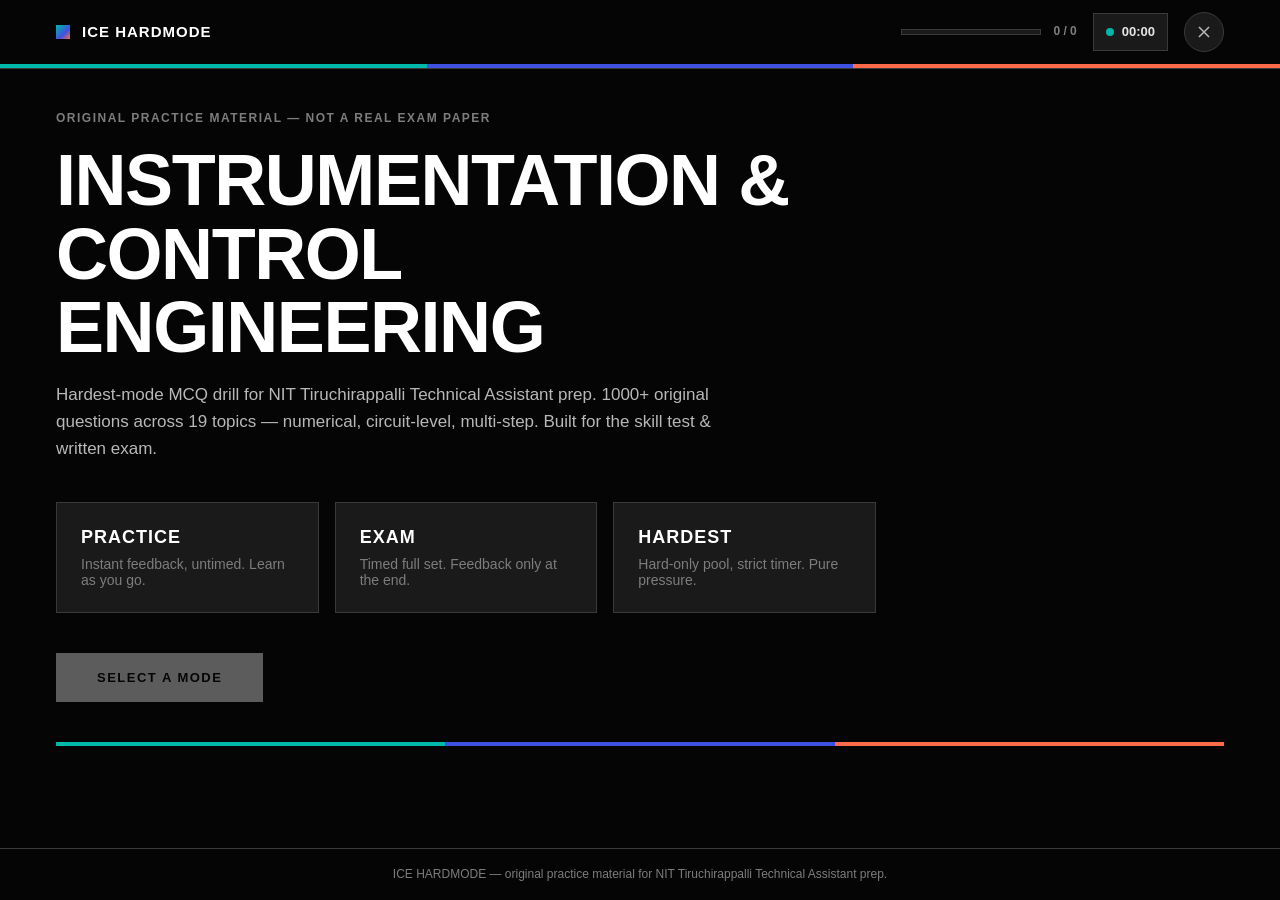
==== index.html @ 54cfe6da "Add Instrumentation & Control Engineering quiz app for NIT Trichy TA prep" ====
<!DOCTYPE html>
<html lang="en">
<head>
  <meta charset="UTF-8" />
  <meta name="viewport" content="width=device-width, initial-scale=1.0" />
  <meta name="description" content="Original hardest-mode practice MCQ quiz for Instrumentation & Control Engineering — NIT Tiruchirappalli Technical Assistant recruitment prep." />
  <title>ICE HARDMODE — Instrumentation & Control Prep</title>
  <link rel="stylesheet" href="css/style.css" />
</head>
<body>
  <!-- STICKY HEADER -->
  <header class="app-header" id="appHeader">
    <div class="header-inner">
      <div class="brand">
        <span class="brand-mark" aria-hidden="true"></span>
        <span class="brand-name">ICE HARDMODE</span>
      </div>
      <div class="header-meta">
        <div class="progress-wrap" id="progressWrap" hidden>
          <div class="progress-track"><div class="progress-fill" id="progressFill"></div></div>
          <span class="progress-label" id="progressLabel">0 / 0</span>
        </div>
        <div class="timer-chip" id="timerChip" hidden>
          <span class="timer-dot" aria-hidden="true"></span>
          <span id="timerText">00:00</span>
        </div>
        <button class="icon-btn circle" id="exitBtn" type="button" title="Exit to home" aria-label="Exit to home" hidden>
          <svg viewBox="0 0 24 24" width="18" height="18" aria-hidden="true"><path d="M6 6l12 12M18 6L6 18" stroke="currentColor" stroke-width="2" fill="none" stroke-linecap="square"/></svg>
        </button>
      </div>
    </div>
    <div class="accent-stripe" aria-hidden="true"></div>
  </header>

  <main id="main">
    <!-- HERO / START -->
    <section class="hero" id="hero">
      <div class="hero-inner">
        <p class="eyebrow">ORIGINAL PRACTICE MATERIAL — NOT A REAL EXAM PAPER</p>
        <h1 class="display">Instrumentation &amp; Control Engineering</h1>
        <p class="hero-sub">Hardest-mode MCQ drill for NIT Tiruchirappalli Technical Assistant prep. 1000+ original questions across 19 topics — numerical, circuit-level, multi-step. Built for the skill test &amp; written exam.</p>

        <div class="mode-picker" role="radiogroup" aria-label="Quiz mode">
          <button class="mode-card" data-mode="practice" role="radio" aria-checked="false" type="button">
            <span class="mode-name">Practice</span>
            <span class="mode-desc">Instant feedback, untimed. Learn as you go.</span>
          </button>
          <button class="mode-card" data-mode="exam" role="radio" aria-checked="false" type="button">
            <span class="mode-name">Exam</span>
            <span class="mode-desc">Timed full set. Feedback only at the end.</span>
          </button>
          <button class="mode-card" data-mode="hardest" role="radio" aria-checked="false" type="button">
            <span class="mode-name">Hardest</span>
            <span class="mode-desc">Hard-only pool, strict timer. Pure pressure.</span>
          </button>
        </div>

        <button class="btn-primary" id="startBtn" type="button" disabled>SELECT A MODE</button>
      </div>
      <div class="accent-stripe thick" aria-hidden="true"></div>
    </section>

    <!-- TOPIC SELECT -->
    <section class="topics" id="topics" hidden>
      <div class="section-head">
        <h2 class="section-title">Choose A Topic</h2>
        <p class="section-note" id="topicsNote">Pick a stream to drill. Counts shown per topic.</p>
      </div>
      <div class="topic-grid" id="topicGrid"></div>
    </section>

    <!-- QUIZ -->
    <section class="quiz" id="quiz" hidden>
      <div class="quiz-inner">
        <div class="quiz-top">
          <div class="quiz-progress">
            <div class="progress-track"><div class="progress-fill" id="quizProgressFill"></div></div>
            <span class="quiz-count" id="quizCount">1 / 10</span>
          </div>
        </div>
        <article class="question-card" id="questionCard">
          <div class="q-meta">
            <span class="q-topic" id="qTopic">Topic</span>
            <span class="q-diff" id="qDiff">hard</span>
          </div>
          <h3 class="q-text" id="qText">Question</h3>
          <div class="options" id="options"></div>
          <div class="q-feedback" id="qFeedback" hidden>
            <p class="fb-line" id="fbLine"></p>
            <p class="fb-explain" id="fbExplain"></p>
            <button class="btn-next" id="nextBtn" type="button">NEXT →</button>
          </div>
        </article>
      </div>
    </section>

    <!-- RESULTS -->
    <section class="results" id="results" hidden>
      <div class="section-head">
        <h2 class="section-title">Results</h2>
        <p class="section-note" id="resultsNote"></p>
      </div>
      <div class="stat-grid" id="statGrid"></div>
      <div class="accent-stripe thick" aria-hidden="true"></div>
      <div class="results-actions">
        <button class="btn-primary" id="retryBtn" type="button">RETRY</button>
        <button class="btn-ghost" id="reviewBtn" type="button">REVIEW ANSWERS</button>
        <button class="btn-ghost" id="homeBtn" type="button">HOME</button>
      </div>
    </section>

    <!-- REVIEW -->
    <section class="review" id="review" hidden>
      <div class="section-head">
        <h2 class="section-title">Answer Review</h2>
        <p class="section-note">Your choice vs. correct answer. Green = correct, amber = wrong.</p>
      </div>
      <div class="review-list" id="reviewList"></div>
      <div class="results-actions">
        <button class="btn-ghost" id="reviewBackBtn" type="button">← BACK TO RESULTS</button>
      </div>
    </section>
  </main>

  <footer class="app-footer">
    <span>ICE HARDMODE — original practice material for NIT Tiruchirappalli Technical Assistant prep.</span>
  </footer>

  <script src="data/questions.js"></script>
  <script src="js/app.js"></script>
</body>
</html>
---- css/style.css ----
/* =========================================================
   ICE HARDMODE — dark editorial design system
   Zero shadows. Flat surface steps + 1px hairlines only.
   radius:0 everywhere except circular icon buttons.
   ========================================================= */

:root {
  --canvas: #050505;
  --surface-soft: #101010;
  --surface-card: #1a1a1a;
  --surface-elevated: #242424;
  --hairline: #3a3a3a;
  --on-dark: #ffffff;
  --body: #b8b8b8;
  --body-strong: #e6e6e6;
  --muted: #7d7d7d;

  --accent-a: #00b8a9;
  --accent-b: #3f51e0;
  --accent-c: #ff6b4a;

  --warning: #f4b400;
  --success: #1fae55;

  --radius: 0px;
  --radius-full: 9999px;

  --sp-xxs: 4px;
  --sp-xs: 8px;
  --sp-sm: 12px;
  --sp-md: 16px;
  --sp-lg: 24px;
  --sp-xl: 40px;
  --sp-xxl: 64px;
  --sp-section: 96px;

  --font: 'Inter', -apple-system, BlinkMacSystemFont, "Segoe UI", Roboto, sans-serif;
}

* { box-sizing: border-box; margin: 0; padding: 0; }

html { -webkit-text-size-adjust: 100%; }

body {
  font-family: var(--font);
  background: var(--canvas);
  color: var(--body);
  font-size: 16px;
  line-height: 1.6;
  -webkit-font-smoothing: antialiased;
  min-height: 100vh;
  display: flex;
  flex-direction: column;
}

button { font-family: inherit; cursor: pointer; border: none; background: none; color: inherit; }
a { color: inherit; }

/* ---------- type helpers ---------- */
.display {
  font-weight: 800;
  text-transform: uppercase;
  line-height: 1.02;
  letter-spacing: -0.02em;
  color: var(--on-dark);
  font-size: clamp(32px, 6vw, 72px);
}
.section-title {
  font-weight: 800;
  text-transform: uppercase;
  letter-spacing: -0.01em;
  line-height: 1.05;
  color: var(--on-dark);
  font-size: clamp(28px, 4vw, 40px);
}
.eyebrow {
  font-size: 12px;
  font-weight: 700;
  text-transform: uppercase;
  letter-spacing: 1.5px;
  color: var(--muted);
}
.label {
  font-size: 13px;
  font-weight: 700;
  text-transform: uppercase;
  letter-spacing: 1.5px;
}

/* ---------- accent stripe (divider only, never a fill) ---------- */
.accent-stripe {
  height: 4px;
  width: 100%;
  background: linear-gradient(90deg, var(--accent-a) 0 33.33%, var(--accent-b) 33.33% 66.66%, var(--accent-c) 66.66% 100%);
}
.accent-stripe.thick { height: 4px; margin-top: var(--sp-xl); }

/* ---------- header ---------- */
.app-header {
  position: sticky;
  top: 0;
  z-index: 50;
  background: var(--canvas);
  border-bottom: 1px solid var(--hairline);
}
.header-inner {
  max-width: 1200px;
  margin: 0 auto;
  padding: var(--sp-sm) var(--sp-md);
  display: flex;
  align-items: center;
  justify-content: space-between;
  gap: var(--sp-md);
}
.brand { display: flex; align-items: center; gap: var(--sp-sm); }
.brand-mark {
  width: 14px; height: 14px;
  background: linear-gradient(135deg, var(--accent-a), var(--accent-b) 60%, var(--accent-c));
  display: inline-block;
}
.brand-name { font-weight: 800; letter-spacing: 1px; color: var(--on-dark); font-size: 15px; text-transform: uppercase; }
.header-meta { display: flex; align-items: center; gap: var(--sp-md); }
.progress-wrap { display: flex; align-items: center; gap: var(--sp-sm); }
.progress-track {
  width: 140px; height: 6px;
  background: var(--surface-card);
  border: 1px solid var(--hairline);
}
.progress-fill {
  height: 100%; width: 0%;
  background: var(--accent-a);
  transition: width .25s ease;
}
.progress-label { font-size: 12px; color: var(--muted); font-weight: 700; }

.timer-chip {
  display: flex; align-items: center; gap: var(--sp-xs);
  border: 1px solid var(--hairline);
  background: var(--surface-card);
  padding: var(--sp-xs) var(--sp-sm);
  font-weight: 700; font-size: 13px; color: var(--body-strong);
  font-variant-numeric: tabular-nums;
}
.timer-dot { width: 8px; height: 8px; background: var(--accent-a); border-radius: var(--radius-full); }
.timer-chip.warn { border-color: var(--warning); color: var(--warning); }
.timer-chip.warn .timer-dot { background: var(--warning); }

.icon-btn {
  display: inline-flex; align-items: center; justify-content: center;
  color: var(--body);
  border: 1px solid var(--hairline);
  background: var(--surface-card);
}
.icon-btn.circle { width: 40px; height: 40px; border-radius: var(--radius-full); }
.icon-btn:hover { background: var(--surface-elevated); color: var(--on-dark); }

/* ---------- layout shells ---------- */
main { flex: 1; width: 100%; }
.hero, .topics, .quiz, .results, .review {
  max-width: 1200px;
  margin: 0 auto;
  padding: var(--sp-section) var(--sp-md);
}
.hero { padding-top: var(--sp-xl); }

/* ---------- hero ---------- */
.hero-inner { max-width: 820px; }
.hero .eyebrow { margin-bottom: var(--sp-md); }
.hero-sub { color: var(--body); margin-top: var(--sp-md); font-size: 17px; max-width: 680px; }

.mode-picker {
  display: grid;
  grid-template-columns: repeat(3, 1fr);
  gap: var(--sp-md);
  margin: var(--sp-xl) 0;
}
.mode-card {
  text-align: left;
  background: var(--surface-card);
  border: 1px solid var(--hairline);
  padding: var(--sp-lg);
  display: flex; flex-direction: column; gap: var(--sp-xs);
  transition: background .15s ease, border-color .15s ease;
}
.mode-card:hover { background: var(--surface-elevated); }
.mode-card[aria-checked="true"] {
  border-color: var(--accent-a);
  background: var(--surface-elevated);
}
.mode-name { font-weight: 800; text-transform: uppercase; letter-spacing: 1px; color: var(--on-dark); font-size: 18px; }
.mode-desc { font-size: 14px; color: var(--muted); }

/* ---------- buttons ---------- */
.btn-primary {
  display: inline-block;
  background: var(--on-dark);
  color: var(--canvas);
  font-size: 13px; font-weight: 700; text-transform: uppercase; letter-spacing: 1.5px;
  padding: var(--sp-md) var(--sp-xl);
  border: 1px solid var(--on-dark);
  transition: background .15s ease, color .15s ease;
}
.btn-primary:hover:not(:disabled) { background: var(--surface-elevated); color: var(--on-dark); }
.btn-primary:disabled { opacity: .35; cursor: not-allowed; }
.btn-ghost {
  background: transparent;
  color: var(--body-strong);
  font-size: 13px; font-weight: 700; text-transform: uppercase; letter-spacing: 1.5px;
  padding: var(--sp-md) var(--sp-lg);
  border: 1px solid var(--hairline);
  transition: background .15s ease;
}
.btn-ghost:hover { background: var(--surface-card); }
.btn-next {
  margin-top: var(--sp-md);
  background: var(--accent-a);
  color: var(--canvas);
  font-size: 13px; font-weight: 700; text-transform: uppercase; letter-spacing: 1.5px;
  padding: var(--sp-sm) var(--sp-lg);
  border: 1px solid var(--accent-a);
}
.btn-next:hover { background: var(--surface-elevated); color: var(--accent-a); }

/* ---------- topic grid ---------- */
.section-head { margin-bottom: var(--sp-xl); }
.section-note { color: var(--muted); margin-top: var(--sp-xs); font-size: 15px; }

.topic-grid {
  display: grid;
  grid-template-columns: repeat(3, 1fr);
  gap: var(--sp-md);
}
.topic-card {
  background: var(--surface-card);
  border: 1px solid var(--hairline);
  padding: var(--sp-lg);
  display: flex; flex-direction: column; gap: var(--sp-sm);
  min-height: 150px;
  transition: background .15s ease, border-color .15s ease;
}
.topic-card:hover { background: var(--surface-elevated); border-color: var(--accent-b); }
.topic-index { font-size: 12px; font-weight: 700; color: var(--muted); letter-spacing: 1.5px; }
.topic-label { font-weight: 800; color: var(--on-dark); font-size: 17px; line-height: 1.2; }
.topic-count { font-size: 13px; color: var(--accent-a); font-weight: 700; letter-spacing: 1px; text-transform: uppercase; }
.topic-link {
  margin-top: auto;
  font-size: 13px; font-weight: 700; text-transform: uppercase; letter-spacing: 1.5px;
  color: var(--body-strong);
  display: inline-flex; align-items: center; gap: var(--sp-xs);
}
.topic-link:hover { color: var(--accent-a); }

/* ---------- quiz ---------- */
.quiz-inner { max-width: 760px; margin: 0 auto; }
.quiz-progress { display: flex; align-items: center; gap: var(--sp-md); margin-bottom: var(--sp-xl); }
.quiz-progress .progress-track { flex: 1; width: auto; }
.quiz-count { font-size: 13px; font-weight: 700; color: var(--muted); font-variant-numeric: tabular-nums; white-space: nowrap; }

.question-card {
  background: var(--surface-card);
  border: 1px solid var(--hairline);
  padding: var(--sp-xl);
}
.q-meta { display: flex; align-items: center; gap: var(--sp-md); margin-bottom: var(--sp-md); }
.q-topic { font-size: 12px; font-weight: 700; text-transform: uppercase; letter-spacing: 1.5px; color: var(--accent-b); }
.q-diff {
  font-size: 11px; font-weight: 700; text-transform: uppercase; letter-spacing: 1.5px;
  border: 1px solid var(--hairline); padding: 2px var(--sp-sm); color: var(--muted);
}
.q-diff.hard { color: var(--accent-c); border-color: var(--accent-c); }
.q-diff.medium { color: var(--warning); border-color: var(--warning); }
.q-diff.easy { color: var(--accent-a); border-color: var(--accent-a); }

.q-text { color: var(--body-strong); font-weight: 600; font-size: clamp(18px, 2.4vw, 24px); line-height: 1.35; margin-bottom: var(--sp-lg); }

.options { display: flex; flex-direction: column; gap: var(--sp-sm); }
.option-btn {
  width: 100%;
  text-align: left;
  background: var(--surface-soft);
  border: 1px solid var(--hairline);
  color: var(--body-strong);
  padding: var(--sp-md);
  font-size: 15px;
  display: flex; align-items: flex-start; gap: var(--sp-sm);
  transition: background .12s ease, border-color .12s ease;
}
.option-btn .opt-key {
  font-weight: 800; color: var(--muted); min-width: 22px;
}
.option-btn:hover:not(:disabled) { background: var(--surface-elevated); border-color: var(--body); }
.option-btn:disabled { cursor: default; }
.option-btn.correct { border-color: var(--success); background: rgba(31,174,85,.12); }
.option-btn.correct .opt-key { color: var(--success); }
.option-btn.wrong { border-color: var(--warning); background: rgba(244,180,0,.10); }
.option-btn.wrong .opt-key { color: var(--warning); }
.option-btn.dim { opacity: .5; }

.q-feedback { margin-top: var(--sp-lg); border-top: 1px solid var(--hairline); padding-top: var(--sp-md); }
.fb-line { font-weight: 800; text-transform: uppercase; letter-spacing: 1px; font-size: 14px; }
.fb-line.ok { color: var(--success); }
.fb-line.no { color: var(--warning); }
.fb-explain { color: var(--body); font-size: 15px; margin-top: var(--sp-xs); }

/* flash feedback on the card */
.question-card.flash-ok { animation: flashOk .5s ease; }
.question-card.flash-no { animation: flashNo .5s ease; }
@keyframes flashOk { 0% { border-color: var(--success); } 100% { border-color: var(--hairline); } }
@keyframes flashNo { 0% { border-color: var(--warning); } 100% { border-color: var(--hairline); } }

/* ---------- results ---------- */
.stat-grid {
  display: grid;
  grid-template-columns: repeat(4, 1fr);
  gap: var(--sp-md);
  margin-bottom: var(--sp-xl);
}
.stat-card {
  background: var(--surface-card);
  border: 1px solid var(--hairline);
  padding: var(--sp-lg);
}
.stat-card.wide { grid-column: span 2; }
.stat-value { font-weight: 800; color: var(--on-dark); font-size: clamp(28px, 4vw, 40px); line-height: 1; font-variant-numeric: tabular-nums; }
.stat-card.wide .stat-value { font-size: clamp(22px, 3vw, 30px); }
.stat-key { font-size: 12px; font-weight: 700; text-transform: uppercase; letter-spacing: 1.5px; color: var(--muted); margin-top: var(--sp-xs); }
.stat-sub { font-size: 13px; color: var(--body); margin-top: var(--sp-xs); }

.topic-breakdown { margin-top: var(--sp-md); display: flex; flex-direction: column; gap: var(--sp-xs); }
.tb-row { display: flex; align-items: center; gap: var(--sp-sm); font-size: 13px; }
.tb-name { flex: 1; color: var(--body-strong); }
.tb-bar { width: 90px; height: 6px; background: var(--surface-soft); border: 1px solid var(--hairline); }
.tb-fill { height: 100%; background: var(--accent-a); }
.tb-val { color: var(--muted); font-weight: 700; min-width: 56px; text-align: right; font-variant-numeric: tabular-nums; }

.results-actions { display: flex; flex-wrap: wrap; gap: var(--sp-md); margin-top: var(--sp-xl); }

/* ---------- review ---------- */
.review-list { display: flex; flex-direction: column; gap: var(--sp-md); }
.review-item {
  background: var(--surface-card);
  border: 1px solid var(--hairline);
  border-left: 4px solid var(--hairline);
  padding: var(--sp-md) var(--sp-lg);
}
.review-item.ok { border-left-color: var(--success); }
.review-item.no { border-left-color: var(--warning); }
.review-q { color: var(--body-strong); font-weight: 600; font-size: 16px; margin-bottom: var(--sp-sm); }
.review-meta { font-size: 12px; font-weight: 700; text-transform: uppercase; letter-spacing: 1px; color: var(--muted); margin-bottom: var(--sp-sm); }
.review-ans { font-size: 14px; margin-top: var(--sp-xs); display: flex; gap: var(--sp-xs); }
.review-ans .tag { font-weight: 700; }
.review-ans .yours.ok { color: var(--success); }
.review-ans .yours.no { color: var(--warning); }
.review-ans .correct { color: var(--accent-a); }
.review-exp { font-size: 14px; color: var(--body); margin-top: var(--sp-sm); border-top: 1px solid var(--hairline); padding-top: var(--sp-sm); }

/* ---------- footer ---------- */
.app-footer {
  border-top: 1px solid var(--hairline);
  padding: var(--sp-md);
  text-align: center;
  font-size: 12px;
  color: var(--muted);
}

/* ---------- responsive ---------- */
@media (max-width: 1024px) {
  .mode-picker { grid-template-columns: 1fr; }
  .topic-grid { grid-template-columns: repeat(2, 1fr); }
  .stat-grid { grid-template-columns: repeat(2, 1fr); }
  .stat-card.wide { grid-column: span 2; }
}

@media (max-width: 768px) {
  .hero, .topics, .quiz, .results, .review { padding: var(--sp-xl) var(--sp-md); }
  .header-inner { padding: var(--sp-xs) var(--sp-sm); }
  .progress-track { width: 90px; }
  .timer-chip { position: static; }
  .topic-grid { grid-template-columns: 1fr; }
  .stat-grid { grid-template-columns: 1fr; }
  .stat-card.wide { grid-column: span 1; }
  .question-card { padding: var(--sp-lg) var(--sp-md); }
  .option-btn { padding: var(--sp-md) var(--sp-sm); font-size: 15px; min-height: 48px; }
  .mode-card { padding: var(--sp-md); }
}

@media (max-width: 420px) {
  .brand-name { font-size: 13px; }
  .progress-wrap { gap: var(--sp-xs); }
  .header-meta { gap: var(--sp-sm); }
}
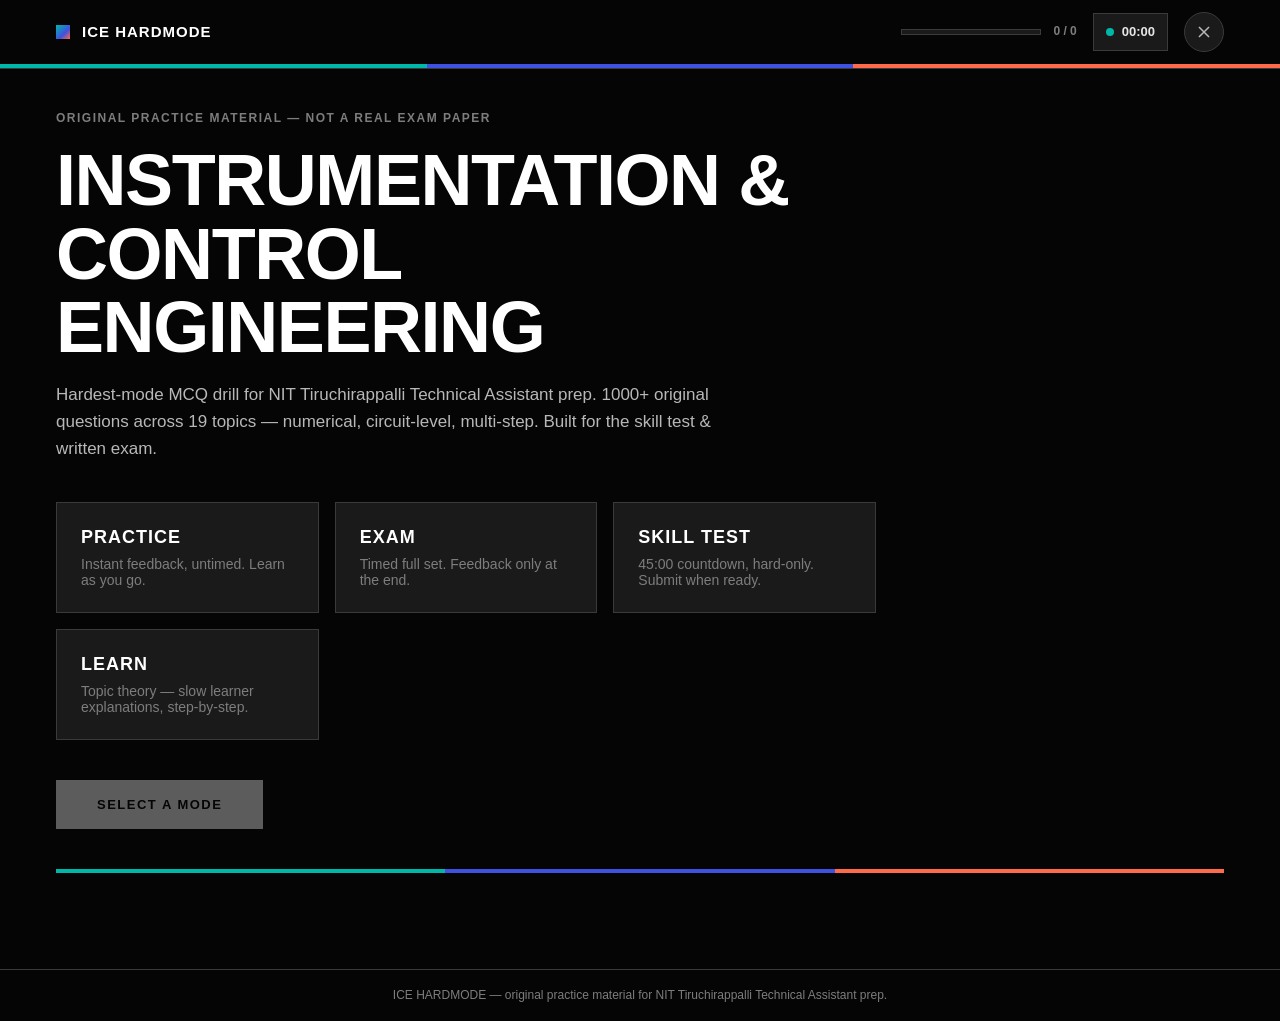
==== commit 2835b17a: "Skill Test 45:00 countdown, submit button, auto-finish at 00:00, Learn theory section with slow lear" ====
--- a/index.html
+++ b/index.html
@@ -20,7 +20,7 @@
           <div class="progress-track"><div class="progress-fill" id="progressFill"></div></div>
           <span class="progress-label" id="progressLabel">0 / 0</span>
         </div>
-        <div class="timer-chip" id="timerChip" hidden>
+        <div class="timer-chip" id="timerChip">
           <span class="timer-dot" aria-hidden="true"></span>
           <span id="timerText">00:00</span>
         </div>
@@ -50,8 +50,12 @@
             <span class="mode-desc">Timed full set. Feedback only at the end.</span>
           </button>
           <button class="mode-card" data-mode="hardest" role="radio" aria-checked="false" type="button">
-            <span class="mode-name">Hardest</span>
-            <span class="mode-desc">Hard-only pool, strict timer. Pure pressure.</span>
+            <span class="mode-name">Skill Test</span>
+            <span class="mode-desc">45:00 countdown, hard-only. Submit when ready.</span>
+          </button>
+          <button class="mode-card learn-card" data-mode="theory" role="radio" aria-checked="false" type="button">
+            <span class="mode-name">Learn</span>
+            <span class="mode-desc">Topic theory — slow learner explanations, step-by-step.</span>
           </button>
         </div>
 
@@ -91,6 +95,7 @@
             <button class="btn-next" id="nextBtn" type="button">NEXT →</button>
           </div>
         </article>
+        <button class="btn-submit-quiz" id="submitQuizBtn" type="button" hidden>SUBMIT QUIZ →</button>
       </div>
     </section>
 
@@ -106,6 +111,20 @@
         <button class="btn-primary" id="retryBtn" type="button">RETRY</button>
         <button class="btn-ghost" id="reviewBtn" type="button">REVIEW ANSWERS</button>
         <button class="btn-ghost" id="homeBtn" type="button">HOME</button>
+      </div>
+    </section>
+
+    <!-- THEORY / LEARN -->
+    <section class="theory" id="theory" hidden>
+      <div class="section-head">
+        <h2 class="section-title">Learn — Slow Method</h2>
+        <p class="section-note">Topic-by-topic theory. One concept at a time. Simple explanations, analogies, step-by-step breakdowns.</p>
+      </div>
+      <div class="theory-topic-list" id="theoryTopicList"></div>
+      <div class="theory-content" id="theoryContent" hidden>
+        <button class="btn-ghost theory-back" id="theoryBackBtn" type="button">← ALL TOPICS</button>
+        <h3 class="theory-topic-title" id="theoryTopicTitle"></h3>
+        <div class="theory-sections" id="theorySections"></div>
       </div>
     </section>
 
@@ -127,6 +146,7 @@
   </footer>
 
   <script src="data/questions.js"></script>
+  <script src="data/theory.js"></script>
   <script src="js/app.js"></script>
 </body>
 </html>
--- a/css/style.css
+++ b/css/style.css
@@ -302,6 +302,17 @@
 .fb-line.no { color: var(--warning); }
 .fb-explain { color: var(--body); font-size: 15px; margin-top: var(--sp-xs); }
 
+/* submit quiz button */
+.btn-submit-quiz {
+  display: block; margin: var(--sp-lg) auto 0;
+  background: var(--accent-c);
+  color: var(--canvas);
+  font-size: 13px; font-weight: 700; text-transform: uppercase; letter-spacing: 1.5px;
+  padding: var(--sp-sm) var(--sp-lg);
+  border: 1px solid var(--accent-c);
+}
+.btn-submit-quiz:hover { background: var(--surface-elevated); color: var(--accent-c); }
+
 /* flash feedback on the card */
 .question-card.flash-ok { animation: flashOk .5s ease; }
 .question-card.flash-no { animation: flashNo .5s ease; }
@@ -353,6 +364,49 @@
 .review-ans .yours.no { color: var(--warning); }
 .review-ans .correct { color: var(--accent-a); }
 .review-exp { font-size: 14px; color: var(--body); margin-top: var(--sp-sm); border-top: 1px solid var(--hairline); padding-top: var(--sp-sm); }
+
+/* ---------- theory / learn ---------- */
+.theory { max-width: 1200px; margin: 0 auto; padding: var(--sp-section) var(--sp-md); }
+.theory-topic-list { display: grid; grid-template-columns: repeat(3, 1fr); gap: var(--sp-md); }
+.theory-topic-title { font-weight: 800; color: var(--on-dark); font-size: clamp(24px, 3.5vw, 36px); text-transform: uppercase; margin-bottom: var(--sp-xl); }
+.theory-sections { display: flex; flex-direction: column; gap: var(--sp-lg); }
+.theory-section {
+  background: var(--surface-card);
+  border: 1px solid var(--hairline);
+  padding: var(--sp-lg);
+}
+.theory-sec-title {
+  font-weight: 800; color: var(--accent-a); font-size: 18px; text-transform: uppercase;
+  letter-spacing: 0.5px; margin-bottom: var(--sp-sm);
+}
+.theory-sec-body { color: var(--body-strong); font-size: 16px; line-height: 1.65; margin-bottom: var(--sp-sm); }
+.theory-steps {
+  margin: var(--sp-sm) 0 var(--sp-sm) var(--sp-lg);
+  display: flex; flex-direction: column; gap: var(--sp-xs);
+}
+.theory-steps li { color: var(--body); font-size: 15px; padding-left: var(--sp-xs); }
+.theory-steps li::marker { color: var(--accent-b); font-weight: 700; }
+.theory-label { font-weight: 700; color: var(--muted); text-transform: uppercase; font-size: 12px; letter-spacing: 1px; display: block; margin-bottom: 2px; }
+.theory-analogy, .theory-formula, .theory-key, .theory-takeaway {
+  margin-top: var(--sp-sm); padding: var(--sp-sm); border-left: 3px solid var(--hairline);
+  font-size: 15px; color: var(--body);
+}
+.theory-analogy { border-left-color: var(--accent-c); }
+.theory-formula { border-left-color: var(--accent-b); }
+.theory-formula code { font-family: 'Courier New', monospace; color: var(--accent-a); font-size: 15px; }
+.theory-key { border-left-color: var(--accent-a); }
+.theory-takeaway { border-left-color: var(--success); color: var(--body-strong); font-weight: 600; }
+.theory-empty { color: var(--muted); font-size: 16px; }
+.theory-back { margin-bottom: var(--sp-md); }
+
+@media (max-width: 1024px) {
+  .theory-topic-list { grid-template-columns: repeat(2, 1fr); }
+}
+@media (max-width: 768px) {
+  .theory, .theory { padding: var(--sp-xl) var(--sp-md); }
+  .theory-topic-list { grid-template-columns: 1fr; }
+  .theory-section { padding: var(--sp-md); }
+}
 
 /* ---------- footer ---------- */
 .app-footer {
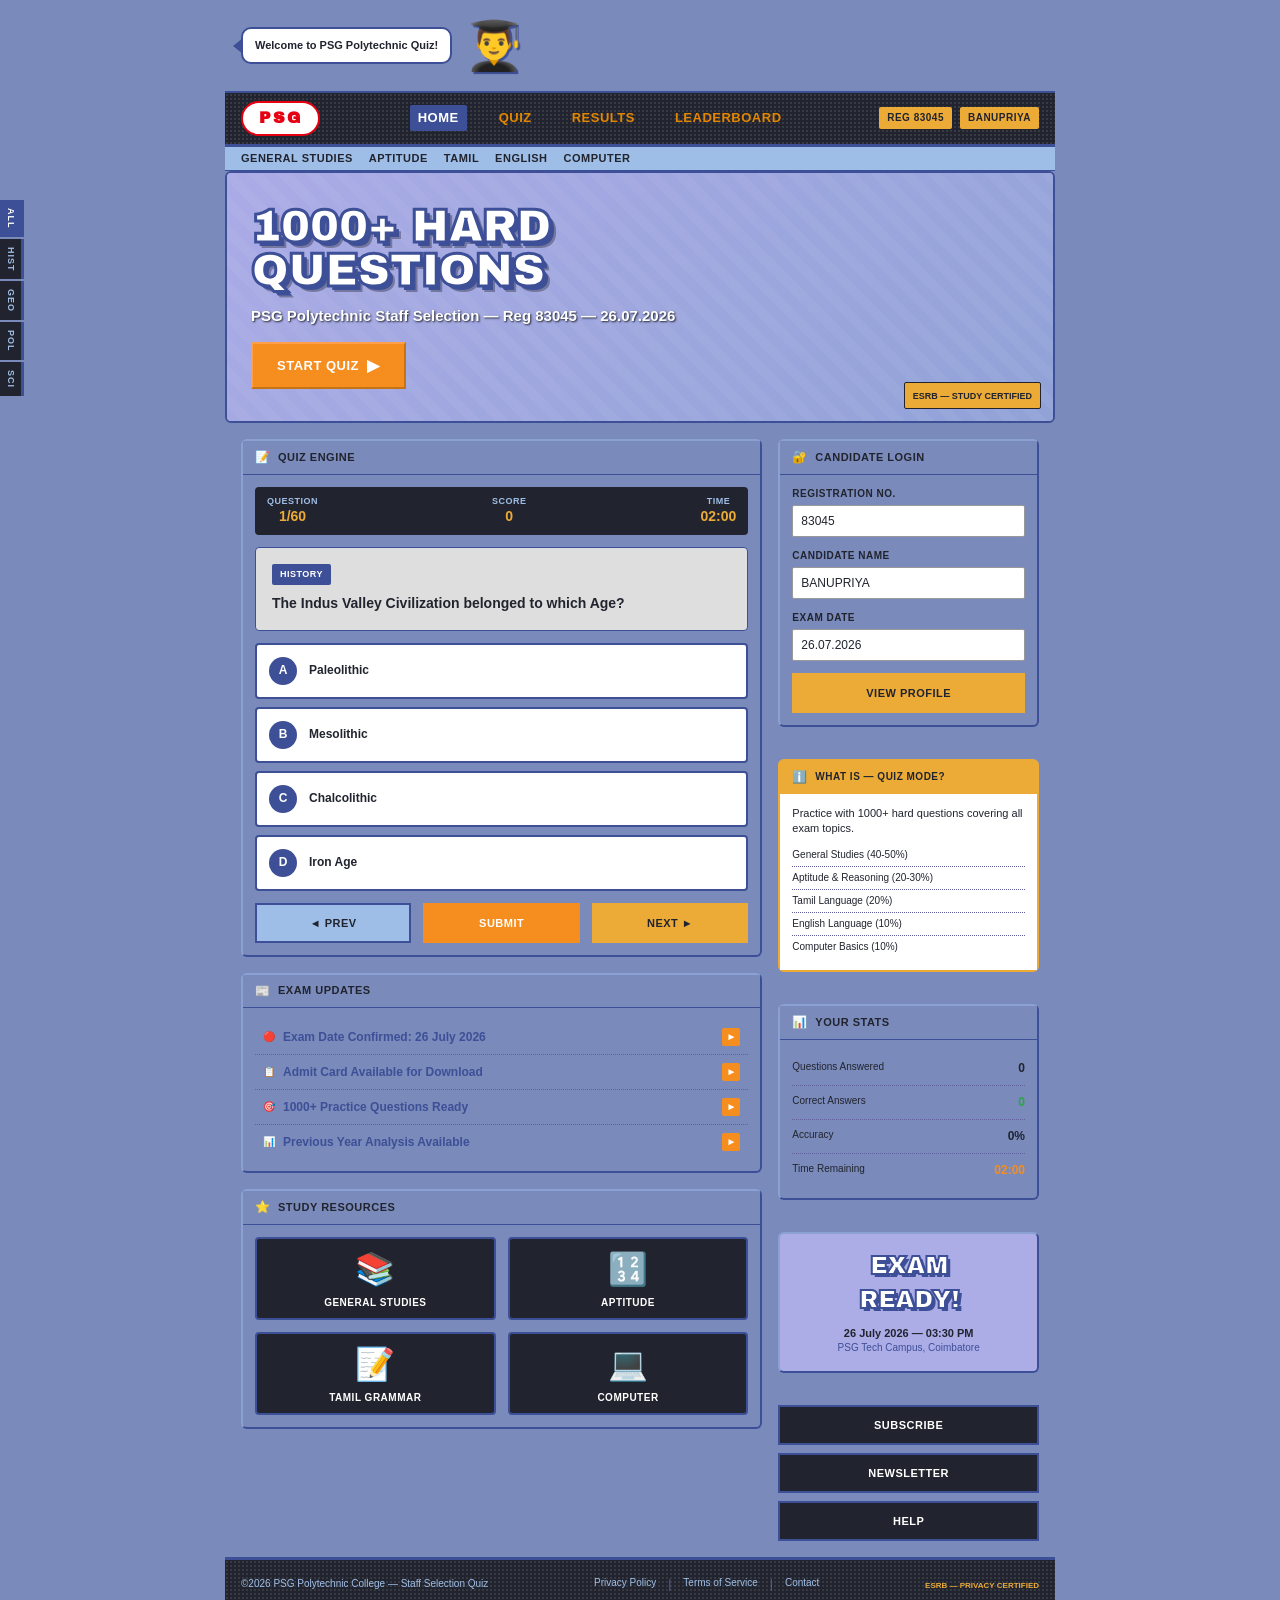
==== commit 300985b6: "Add quiz interface with Nintendo 2001 design system" ====
--- a/index.html
+++ b/index.html
@@ -1,152 +1,363 @@
 <!DOCTYPE html>
 <html lang="en">
 <head>
-  <meta charset="UTF-8" />
-  <meta name="viewport" content="width=device-width, initial-scale=1.0" />
-  <meta name="description" content="Original hardest-mode practice MCQ quiz for Instrumentation & Control Engineering — NIT Tiruchirappalli Technical Assistant recruitment prep." />
-  <title>ICE HARDMODE — Instrumentation & Control Prep</title>
-  <link rel="stylesheet" href="css/style.css" />
+    <meta charset="UTF-8">
+    <meta name="viewport" content="width=device-width, initial-scale=1.0">
+    <title>PSG Polytechnic — Staff Selection Quiz 2026</title>
+    <link rel="stylesheet" href="css/style.css">
+    <link href="https://fonts.googleapis.com/css2?family=Silkscreen:wght@400;700&family=Archivo+Black&display=swap" rel="stylesheet">
 </head>
 <body>
-  <!-- STICKY HEADER -->
-  <header class="app-header" id="appHeader">
-    <div class="header-inner">
-      <div class="brand">
-        <span class="brand-mark" aria-hidden="true"></span>
-        <span class="brand-name">ICE HARDMODE</span>
-      </div>
-      <div class="header-meta">
-        <div class="progress-wrap" id="progressWrap" hidden>
-          <div class="progress-track"><div class="progress-fill" id="progressFill"></div></div>
-          <span class="progress-label" id="progressLabel">0 / 0</span>
-        </div>
-        <div class="timer-chip" id="timerChip">
-          <span class="timer-dot" aria-hidden="true"></span>
-          <span id="timerText">00:00</span>
-        </div>
-        <button class="icon-btn circle" id="exitBtn" type="button" title="Exit to home" aria-label="Exit to home" hidden>
-          <svg viewBox="0 0 24 24" width="18" height="18" aria-hidden="true"><path d="M6 6l12 12M18 6L6 18" stroke="currentColor" stroke-width="2" fill="none" stroke-linecap="square"/></svg>
-        </button>
-      </div>
+    <!-- MASCOT MASTHEAD -->
+    <div class="mascot-masthead">
+        <div class="mascot-bubble">
+            <span class="bubble-text">Welcome to PSG Polytechnic Quiz!</span>
+            <div class="bubble-tail"></div>
+        </div>
+        <div class="mascot-character">
+            <div class="pixel-mascot">👨‍🎓</div>
+        </div>
     </div>
-    <div class="accent-stripe" aria-hidden="true"></div>
-  </header>
-
-  <main id="main">
-    <!-- HERO / START -->
-    <section class="hero" id="hero">
-      <div class="hero-inner">
-        <p class="eyebrow">ORIGINAL PRACTICE MATERIAL — NOT A REAL EXAM PAPER</p>
-        <h1 class="display">Instrumentation &amp; Control Engineering</h1>
-        <p class="hero-sub">Hardest-mode MCQ drill for NIT Tiruchirappalli Technical Assistant prep. 1000+ original questions across 19 topics — numerical, circuit-level, multi-step. Built for the skill test &amp; written exam.</p>
-
-        <div class="mode-picker" role="radiogroup" aria-label="Quiz mode">
-          <button class="mode-card" data-mode="practice" role="radio" aria-checked="false" type="button">
-            <span class="mode-name">Practice</span>
-            <span class="mode-desc">Instant feedback, untimed. Learn as you go.</span>
-          </button>
-          <button class="mode-card" data-mode="exam" role="radio" aria-checked="false" type="button">
-            <span class="mode-name">Exam</span>
-            <span class="mode-desc">Timed full set. Feedback only at the end.</span>
-          </button>
-          <button class="mode-card" data-mode="hardest" role="radio" aria-checked="false" type="button">
-            <span class="mode-name">Skill Test</span>
-            <span class="mode-desc">45:00 countdown, hard-only. Submit when ready.</span>
-          </button>
-          <button class="mode-card learn-card" data-mode="theory" role="radio" aria-checked="false" type="button">
-            <span class="mode-name">Learn</span>
-            <span class="mode-desc">Topic theory — slow learner explanations, step-by-step.</span>
-          </button>
-        </div>
-
-        <button class="btn-primary" id="startBtn" type="button" disabled>SELECT A MODE</button>
-      </div>
-      <div class="accent-stripe thick" aria-hidden="true"></div>
-    </section>
-
-    <!-- TOPIC SELECT -->
-    <section class="topics" id="topics" hidden>
-      <div class="section-head">
-        <h2 class="section-title">Choose A Topic</h2>
-        <p class="section-note" id="topicsNote">Pick a stream to drill. Counts shown per topic.</p>
-      </div>
-      <div class="topic-grid" id="topicGrid"></div>
-    </section>
-
-    <!-- QUIZ -->
-    <section class="quiz" id="quiz" hidden>
-      <div class="quiz-inner">
-        <div class="quiz-top">
-          <div class="quiz-progress">
-            <div class="progress-track"><div class="progress-fill" id="quizProgressFill"></div></div>
-            <span class="quiz-count" id="quizCount">1 / 10</span>
-          </div>
-        </div>
-        <article class="question-card" id="questionCard">
-          <div class="q-meta">
-            <span class="q-topic" id="qTopic">Topic</span>
-            <span class="q-diff" id="qDiff">hard</span>
-          </div>
-          <h3 class="q-text" id="qText">Question</h3>
-          <div class="options" id="options"></div>
-          <div class="q-feedback" id="qFeedback" hidden>
-            <p class="fb-line" id="fbLine"></p>
-            <p class="fb-explain" id="fbExplain"></p>
-            <button class="btn-next" id="nextBtn" type="button">NEXT →</button>
-          </div>
-        </article>
-        <button class="btn-submit-quiz" id="submitQuizBtn" type="button" hidden>SUBMIT QUIZ →</button>
-      </div>
-    </section>
-
-    <!-- RESULTS -->
-    <section class="results" id="results" hidden>
-      <div class="section-head">
-        <h2 class="section-title">Results</h2>
-        <p class="section-note" id="resultsNote"></p>
-      </div>
-      <div class="stat-grid" id="statGrid"></div>
-      <div class="accent-stripe thick" aria-hidden="true"></div>
-      <div class="results-actions">
-        <button class="btn-primary" id="retryBtn" type="button">RETRY</button>
-        <button class="btn-ghost" id="reviewBtn" type="button">REVIEW ANSWERS</button>
-        <button class="btn-ghost" id="homeBtn" type="button">HOME</button>
-      </div>
-    </section>
-
-    <!-- THEORY / LEARN -->
-    <section class="theory" id="theory" hidden>
-      <div class="section-head">
-        <h2 class="section-title">Learn — Slow Method</h2>
-        <p class="section-note">Topic-by-topic theory. One concept at a time. Simple explanations, analogies, step-by-step breakdowns.</p>
-      </div>
-      <div class="theory-topic-list" id="theoryTopicList"></div>
-      <div class="theory-content" id="theoryContent" hidden>
-        <button class="btn-ghost theory-back" id="theoryBackBtn" type="button">← ALL TOPICS</button>
-        <h3 class="theory-topic-title" id="theoryTopicTitle"></h3>
-        <div class="theory-sections" id="theorySections"></div>
-      </div>
-    </section>
-
-    <!-- REVIEW -->
-    <section class="review" id="review" hidden>
-      <div class="section-head">
-        <h2 class="section-title">Answer Review</h2>
-        <p class="section-note">Your choice vs. correct answer. Green = correct, amber = wrong.</p>
-      </div>
-      <div class="review-list" id="reviewList"></div>
-      <div class="results-actions">
-        <button class="btn-ghost" id="reviewBackBtn" type="button">← BACK TO RESULTS</button>
-      </div>
-    </section>
-  </main>
-
-  <footer class="app-footer">
-    <span>ICE HARDMODE — original practice material for NIT Tiruchirappalli Technical Assistant prep.</span>
-  </footer>
-
-  <script src="data/questions.js"></script>
-  <script src="data/theory.js"></script>
-  <script src="js/app.js"></script>
+
+    <!-- PRIMARY NAV BAR (Carbon Command Layer) -->
+    <nav class="nav-bar">
+        <div class="nav-inner">
+            <div class="logo-pill">
+                <span class="logo-text">PSG</span>
+            </div>
+            <div class="nav-links">
+                <a href="#" class="nav-link active" data-section="home">HOME</a>
+                <a href="#" class="nav-link" data-section="quiz">QUIZ</a>
+                <a href="#" class="nav-link" data-section="results">RESULTS</a>
+                <a href="#" class="nav-link" data-section="leaderboard">LEADERBOARD</a>
+            </div>
+            <div class="nav-chips">
+                <span class="chip chip-amber">REG 83045</span>
+                <span class="chip chip-amber">BANUPRIYA</span>
+            </div>
+        </div>
+    </nav>
+
+    <!-- SECONDARY NAV STRIP -->
+    <div class="subnav-strip">
+        <div class="subnav-inner">
+            <a href="#" class="subnav-link">General Studies</a>
+            <a href="#" class="subnav-link">Aptitude</a>
+            <a href="#" class="subnav-link">Tamil</a>
+            <a href="#" class="subnav-link">English</a>
+            <a href="#" class="subnav-link">Computer</a>
+        </div>
+    </div>
+
+    <!-- LEFT RAIL TABS -->
+    <div class="left-rail">
+        <div class="rail-tab active" data-category="all">ALL</div>
+        <div class="rail-tab" data-category="history">HIST</div>
+        <div class="rail-tab" data-category="geography">GEO</div>
+        <div class="rail-tab" data-category="polity">POL</div>
+        <div class="rail-tab" data-category="science">SCI</div>
+    </div>
+
+    <!-- MAIN CONTENT AREA -->
+    <main class="main-content">
+        <!-- HERO PANEL -->
+        <section class="hero-panel">
+            <div class="hero-bg hero-home"></div>
+            <div class="hero-content">
+                <h1 class="hero-wordmark">1000+ HARD<br>QUESTIONS</h1>
+                <p class="hero-tagline">PSG Polytechnic Staff Selection — Reg 83045 — 26.07.2026</p>
+                <button class="btn-start-quiz" onclick="startQuiz()">
+                    <span class="btn-text">START QUIZ</span>
+                    <span class="btn-arrow">▶</span>
+                </button>
+            </div>
+            <div class="esrb-badge">
+                <span class="esrb-text">ESRB — STUDY CERTIFIED</span>
+            </div>
+        </section>
+
+        <!-- TWO COLUMN LAYOUT -->
+        <div class="two-column">
+            <!-- LEFT COLUMN (2/3) -->
+            <div class="content-column">
+                
+                <!-- QUIZ PANEL -->
+                <div class="panel quiz-panel" id="quiz-panel">
+                    <div class="section-label-bar">
+                        <span class="label-icon">📝</span>
+                        <span class="label-text">QUIZ ENGINE</span>
+                    </div>
+                    <div class="panel-body">
+                        <!-- Quiz Status Bar -->
+                        <div class="quiz-status-bar">
+                            <div class="status-item">
+                                <span class="status-label">QUESTION</span>
+                                <span class="status-value" id="question-num">1/1000</span>
+                            </div>
+                            <div class="status-item">
+                                <span class="status-label">SCORE</span>
+                                <span class="status-value" id="score">0</span>
+                            </div>
+                            <div class="status-item">
+                                <span class="status-label">TIME</span>
+                                <span class="status-value" id="timer">02:00</span>
+                            </div>
+                        </div>
+
+                        <!-- Question Display -->
+                        <div class="question-display" id="question-display">
+                            <div class="question-category" id="question-category">HISTORY</div>
+                            <div class="question-text" id="question-text">
+                                The Indus Valley Civilization belonged to which Age?
+                            </div>
+                        </div>
+
+                        <!-- Options -->
+                        <div class="options-container" id="options-container">
+                            <div class="option-btn" data-option="A" onclick="selectOption(this)">
+                                <span class="option-letter">A</span>
+                                <span class="option-text">Paleolithic</span>
+                            </div>
+                            <div class="option-btn" data-option="B" onclick="selectOption(this)">
+                                <span class="option-letter">B</span>
+                                <span class="option-text">Mesolithic</span>
+                            </div>
+                            <div class="option-btn" data-option="C" onclick="selectOption(this)">
+                                <span class="option-letter">C</span>
+                                <span class="option-text">Chalcolithic</span>
+                            </div>
+                            <div class="option-btn" data-option="D" onclick="selectOption(this)">
+                                <span class="option-letter">D</span>
+                                <span class="option-text">Iron Age</span>
+                            </div>
+                        </div>
+
+                        <!-- Explanation Box -->
+                        <div class="explanation-box" id="explanation-box" style="display: none;">
+                            <div class="explanation-header">
+                                <span class="explanation-icon">💡</span>
+                                <span class="explanation-title">EXPLANATION</span>
+                            </div>
+                            <div class="explanation-content" id="explanation-content">
+                                The Indus Valley Civilization (also called Harappan Civilization) existed around 3300-1300 BCE. This was the "Copper-Stone Age" — people used copper tools and stone tools together.
+                            </div>
+                        </div>
+
+                        <!-- Navigation Buttons -->
+                        <div class="quiz-nav">
+                            <button class="btn-nav btn-prev" onclick="prevQuestion()">◄ PREV</button>
+                            <button class="btn-nav btn-submit" onclick="submitAnswer()">SUBMIT</button>
+                            <button class="btn-nav btn-next" onclick="nextQuestion()">NEXT ►</button>
+                        </div>
+                    </div>
+                </div>
+
+                <!-- OFFICIAL NEWS PANEL -->
+                <div class="panel news-panel">
+                    <div class="section-label-bar">
+                        <span class="label-icon">📰</span>
+                        <span class="label-text">EXAM UPDATES</span>
+                    </div>
+                    <div class="panel-body">
+                        <div class="news-row">
+                            <span class="news-icon">🔴</span>
+                            <a href="#" class="news-link">Exam Date Confirmed: 26 July 2026</a>
+                            <span class="news-arrow">►</span>
+                        </div>
+                        <div class="news-row">
+                            <span class="news-icon">📋</span>
+                            <a href="#" class="news-link">Admit Card Available for Download</a>
+                            <span class="news-arrow">►</span>
+                        </div>
+                        <div class="news-row">
+                            <span class="news-icon">🎯</span>
+                            <a href="#" class="news-link">1000+ Practice Questions Ready</a>
+                            <span class="news-arrow">►</span>
+                        </div>
+                        <div class="news-row">
+                            <span class="news-icon">📊</span>
+                            <a href="#" class="news-link">Previous Year Analysis Available</a>
+                            <span class="news-arrow">►</span>
+                        </div>
+                    </div>
+                </div>
+
+                <!-- FEATURED SITES GRID -->
+                <div class="panel featured-panel">
+                    <div class="section-label-bar">
+                        <span class="label-icon">⭐</span>
+                        <span class="label-text">STUDY RESOURCES</span>
+                    </div>
+                    <div class="panel-body">
+                        <div class="featured-grid">
+                            <div class="featured-tile">
+                                <div class="tile-image">📚</div>
+                                <div class="tile-caption">General Studies</div>
+                            </div>
+                            <div class="featured-tile">
+                                <div class="tile-image">🔢</div>
+                                <div class="tile-caption">Aptitude</div>
+                            </div>
+                            <div class="featured-tile">
+                                <div class="tile-image">📝</div>
+                                <div class="tile-caption">Tamil Grammar</div>
+                            </div>
+                            <div class="featured-tile">
+                                <div class="tile-image">💻</div>
+                                <div class="tile-caption">Computer</div>
+                            </div>
+                        </div>
+                    </div>
+                </div>
+            </div>
+
+            <!-- RIGHT RAIL (1/3) -->
+            <div class="action-rail">
+                <!-- LOGIN PANEL -->
+                <div class="panel login-panel">
+                    <div class="section-label-bar">
+                        <span class="label-icon">🔐</span>
+                        <span class="label-text">CANDIDATE LOGIN</span>
+                    </div>
+                    <div class="panel-body">
+                        <div class="form-group">
+                            <label class="field-label">REGISTRATION NO.</label>
+                            <input type="text" class="text-input" value="83045" readonly>
+                        </div>
+                        <div class="form-group">
+                            <label class="field-label">CANDIDATE NAME</label>
+                            <input type="text" class="text-input" value="BANUPRIYA" readonly>
+                        </div>
+                        <div class="form-group">
+                            <label class="field-label">EXAM DATE</label>
+                            <input type="text" class="text-input" value="26.07.2026" readonly>
+                        </div>
+                        <button class="btn-action btn-login">VIEW PROFILE</button>
+                    </div>
+                </div>
+
+                <!-- INFO BOX -->
+                <div class="panel info-box">
+                    <div class="info-header">
+                        <span class="info-icon">ℹ️</span>
+                        <span class="info-title">WHAT IS — QUIZ MODE?</span>
+                    </div>
+                    <div class="info-body">
+                        <p>Practice with 1000+ hard questions covering all exam topics.</p>
+                        <ul class="info-list">
+                            <li>General Studies (40-50%)</li>
+                            <li>Aptitude & Reasoning (20-30%)</li>
+                            <li>Tamil Language (20%)</li>
+                            <li>English Language (10%)</li>
+                            <li>Computer Basics (10%)</li>
+                        </ul>
+                    </div>
+                </div>
+
+                <!-- QUICK STATS -->
+                <div class="panel stats-panel">
+                    <div class="section-label-bar">
+                        <span class="label-icon">📊</span>
+                        <span class="label-text">YOUR STATS</span>
+                    </div>
+                    <div class="panel-body">
+                        <div class="stat-row">
+                            <span class="stat-label">Questions Answered</span>
+                            <span class="stat-value" id="stat-answered">0</span>
+                        </div>
+                        <div class="stat-row">
+                            <span class="stat-label">Correct Answers</span>
+                            <span class="stat-value stat-correct" id="stat-correct">0</span>
+                        </div>
+                        <div class="stat-row">
+                            <span class="stat-label">Accuracy</span>
+                            <span class="stat-value" id="stat-accuracy">0%</span>
+                        </div>
+                        <div class="stat-row">
+                            <span class="stat-label">Time Remaining</span>
+                            <span class="stat-value stat-time" id="stat-time">02:00</span>
+                        </div>
+                    </div>
+                </div>
+
+                <!-- PROMO CARD -->
+                <div class="panel promo-card">
+                    <div class="promo-content">
+                        <div class="promo-wordmark">EXAM<br>READY!</div>
+                        <p class="promo-text">26 July 2026 — 03:30 PM</p>
+                        <p class="promo-subtext">PSG Tech Campus, Coimbatore</p>
+                    </div>
+                </div>
+
+                <!-- ACTION BUTTONS -->
+                <div class="action-buttons">
+                    <button class="btn-action btn-subscribe">SUBSCRIBE</button>
+                    <button class="btn-action btn-newsletter">NEWSLETTER</button>
+                    <button class="btn-action btn-help">HELP</button>
+                </div>
+            </div>
+        </div>
+    </main>
+
+    <!-- FOOTER -->
+    <footer class="footer-bar">
+        <div class="footer-inner">
+            <div class="footer-copyright">
+                ©2026 PSG Polytechnic College — Staff Selection Quiz
+            </div>
+            <div class="footer-links">
+                <a href="#">Privacy Policy</a>
+                <span class="footer-divider">|</span>
+                <a href="#">Terms of Service</a>
+                <span class="footer-divider">|</span>
+                <a href="#">Contact</a>
+            </div>
+            <div class="footer-esrb">
+                <span class="esrb-badge-small">ESRB — PRIVACY CERTIFIED</span>
+            </div>
+        </div>
+    </footer>
+
+    <!-- RESULTS MODAL -->
+    <div class="modal-overlay" id="results-modal" style="display: none;">
+        <div class="modal-panel">
+            <div class="section-label-bar">
+                <span class="label-icon">🏆</span>
+                <span class="label-text">QUIZ RESULTS</span>
+            </div>
+            <div class="modal-body">
+                <div class="results-display">
+                    <div class="result-score">
+                        <span class="result-label">FINAL SCORE</span>
+                        <span class="result-value" id="final-score">0</span>
+                        <span class="result-total">/ 1000</span>
+                    </div>
+                    <div class="result-stats">
+                        <div class="result-stat">
+                            <span class="stat-num" id="result-correct">0</span>
+                            <span class="stat-desc">CORRECT</span>
+                        </div>
+                        <div class="result-stat">
+                            <span class="stat-num" id="result-wrong">0</span>
+                            <span class="stat-desc">WRONG</span>
+                        </div>
+                        <div class="result-stat">
+                            <span class="stat-num" id="result-skipped">0</span>
+                            <span class="stat-desc">SKIPPED</span>
+                        </div>
+                    </div>
+                    <div class="result-message" id="result-message">
+                        Great job, Banupriya! Keep practicing!
+                    </div>
+                </div>
+                <div class="modal-actions">
+                    <button class="btn-action btn-retry" onclick="retryQuiz()">RETRY QUIZ</button>
+                    <button class="btn-action btn-close" onclick="closeModal()">CLOSE</button>
+                </div>
+            </div>
+        </div>
+    </div>
+
+    <script src="js/quiz.js"></script>
 </body>
 </html>
--- a/css/style.css
+++ b/css/style.css
@@ -1,445 +1,1138 @@
-/* =========================================================
-   ICE HARDMODE — dark editorial design system
-   Zero shadows. Flat surface steps + 1px hairlines only.
-   radius:0 everywhere except circular icon buttons.
-   ========================================================= */
-
+/* ═══════════════════════════════════════════════════════════════
+   PSG POLYTECHNIC QUIZ — NINTENDO.COM CIRCA 2001 DESIGN SYSTEM
+   Console Hardware Chrome Interface
+   ═══════════════════════════════════════════════════════════════ */
+
+/* ─── CSS VARIABLES (Design Tokens) ─── */
 :root {
-  --canvas: #050505;
-  --surface-soft: #101010;
-  --surface-card: #1a1a1a;
-  --surface-elevated: #242424;
-  --hairline: #3a3a3a;
-  --on-dark: #ffffff;
-  --body: #b8b8b8;
-  --body-strong: #e6e6e6;
-  --muted: #7d7d7d;
-
-  --accent-a: #00b8a9;
-  --accent-b: #3f51e0;
-  --accent-c: #ff6b4a;
-
-  --warning: #f4b400;
-  --success: #1fae55;
-
-  --radius: 0px;
-  --radius-full: 9999px;
-
-  --sp-xxs: 4px;
-  --sp-xs: 8px;
-  --sp-sm: 12px;
-  --sp-md: 16px;
-  --sp-lg: 24px;
-  --sp-xl: 40px;
-  --sp-xxl: 64px;
-  --sp-section: 96px;
-
-  --font: 'Inter', -apple-system, BlinkMacSystemFont, "Segoe UI", Roboto, sans-serif;
-}
-
-* { box-sizing: border-box; margin: 0; padding: 0; }
-
-html { -webkit-text-size-adjust: 100%; }
+    /* Brand & Accent */
+    --colors-primary: #e60012;      /* Nintendo Red */
+    --colors-signal: #f68d1f;       /* Signal Orange */
+    --colors-amber: #ecab37;        /* Amber */
+    --colors-nav-gold: #e48600;     /* Nav Gold */
+    
+    /* Surface — Periwinkle Chrome */
+    --colors-canvas: #7a8aba;       /* Periwinkle Metallic */
+    --colors-periwinkle: #8ba1d4;   /* Light Periwinkle */
+    --colors-sky: #9fbee7;          /* Pale Sky */
+    --colors-lavender: #acace7;     /* Pale Lavender */
+    --colors-ice: #c0d5e6;          /* Pale Ice */
+    --colors-chrome-indigo: #3d4f97; /* Chrome Indigo */
+    --colors-muted-indigo: #60619c; /* Muted Indigo */
+    --colors-platinum: #dedede;     /* Platinum Gray */
+    --colors-surface: #ffffff;      /* White */
+    
+    /* Text */
+    --colors-ink: #21242e;          /* Carbon Navy */
+    --colors-ink-soft: #3d4f97;     /* Chrome Indigo */
+    --colors-on-primary: #ffffff;   /* White on dark */
+    
+    /* Semantic */
+    --colors-error: #e60012;        /* Error/Alert */
+    --colors-systems-teal: #206479; /* Systems Teal */
+    --colors-games-red: #a7282b;    /* Games Red */
+    
+    /* Spacing */
+    --spacing-xxs: 2px;
+    --spacing-xs: 4px;
+    --spacing-sm: 8px;
+    --spacing-md: 12px;
+    --spacing-lg: 16px;
+    --spacing-xl: 24px;
+    --spacing-xxl: 32px;
+    --spacing-section: 48px;
+    
+    /* Border Radius */
+    --rounded-none: 0px;
+    --rounded-xs: 2px;
+    --rounded-sm: 4px;
+    --rounded-md: 6px;
+    --rounded-lg: 10px;
+    --rounded-full: 9999px;
+}
+
+/* ─── RESET & BASE ─── */
+* {
+    margin: 0;
+    padding: 0;
+    box-sizing: border-box;
+}
 
 body {
-  font-family: var(--font);
-  background: var(--canvas);
-  color: var(--body);
-  font-size: 16px;
-  line-height: 1.6;
-  -webkit-font-smoothing: antialiased;
-  min-height: 100vh;
-  display: flex;
-  flex-direction: column;
-}
-
-button { font-family: inherit; cursor: pointer; border: none; background: none; color: inherit; }
-a { color: inherit; }
-
-/* ---------- type helpers ---------- */
-.display {
-  font-weight: 800;
-  text-transform: uppercase;
-  line-height: 1.02;
-  letter-spacing: -0.02em;
-  color: var(--on-dark);
-  font-size: clamp(32px, 6vw, 72px);
-}
-.section-title {
-  font-weight: 800;
-  text-transform: uppercase;
-  letter-spacing: -0.01em;
-  line-height: 1.05;
-  color: var(--on-dark);
-  font-size: clamp(28px, 4vw, 40px);
-}
-.eyebrow {
-  font-size: 12px;
-  font-weight: 700;
-  text-transform: uppercase;
-  letter-spacing: 1.5px;
-  color: var(--muted);
-}
-.label {
-  font-size: 13px;
-  font-weight: 700;
-  text-transform: uppercase;
-  letter-spacing: 1.5px;
-}
-
-/* ---------- accent stripe (divider only, never a fill) ---------- */
-.accent-stripe {
-  height: 4px;
-  width: 100%;
-  background: linear-gradient(90deg, var(--accent-a) 0 33.33%, var(--accent-b) 33.33% 66.66%, var(--accent-c) 66.66% 100%);
-}
-.accent-stripe.thick { height: 4px; margin-top: var(--sp-xl); }
-
-/* ---------- header ---------- */
-.app-header {
-  position: sticky;
-  top: 0;
-  z-index: 50;
-  background: var(--canvas);
-  border-bottom: 1px solid var(--hairline);
-}
-.header-inner {
-  max-width: 1200px;
-  margin: 0 auto;
-  padding: var(--sp-sm) var(--sp-md);
-  display: flex;
-  align-items: center;
-  justify-content: space-between;
-  gap: var(--sp-md);
-}
-.brand { display: flex; align-items: center; gap: var(--sp-sm); }
-.brand-mark {
-  width: 14px; height: 14px;
-  background: linear-gradient(135deg, var(--accent-a), var(--accent-b) 60%, var(--accent-c));
-  display: inline-block;
-}
-.brand-name { font-weight: 800; letter-spacing: 1px; color: var(--on-dark); font-size: 15px; text-transform: uppercase; }
-.header-meta { display: flex; align-items: center; gap: var(--sp-md); }
-.progress-wrap { display: flex; align-items: center; gap: var(--sp-sm); }
-.progress-track {
-  width: 140px; height: 6px;
-  background: var(--surface-card);
-  border: 1px solid var(--hairline);
-}
-.progress-fill {
-  height: 100%; width: 0%;
-  background: var(--accent-a);
-  transition: width .25s ease;
-}
-.progress-label { font-size: 12px; color: var(--muted); font-weight: 700; }
-
-.timer-chip {
-  display: flex; align-items: center; gap: var(--sp-xs);
-  border: 1px solid var(--hairline);
-  background: var(--surface-card);
-  padding: var(--sp-xs) var(--sp-sm);
-  font-weight: 700; font-size: 13px; color: var(--body-strong);
-  font-variant-numeric: tabular-nums;
-}
-.timer-dot { width: 8px; height: 8px; background: var(--accent-a); border-radius: var(--radius-full); }
-.timer-chip.warn { border-color: var(--warning); color: var(--warning); }
-.timer-chip.warn .timer-dot { background: var(--warning); }
-
-.icon-btn {
-  display: inline-flex; align-items: center; justify-content: center;
-  color: var(--body);
-  border: 1px solid var(--hairline);
-  background: var(--surface-card);
-}
-.icon-btn.circle { width: 40px; height: 40px; border-radius: var(--radius-full); }
-.icon-btn:hover { background: var(--surface-elevated); color: var(--on-dark); }
-
-/* ---------- layout shells ---------- */
-main { flex: 1; width: 100%; }
-.hero, .topics, .quiz, .results, .review {
-  max-width: 1200px;
-  margin: 0 auto;
-  padding: var(--sp-section) var(--sp-md);
-}
-.hero { padding-top: var(--sp-xl); }
-
-/* ---------- hero ---------- */
-.hero-inner { max-width: 820px; }
-.hero .eyebrow { margin-bottom: var(--sp-md); }
-.hero-sub { color: var(--body); margin-top: var(--sp-md); font-size: 17px; max-width: 680px; }
-
-.mode-picker {
-  display: grid;
-  grid-template-columns: repeat(3, 1fr);
-  gap: var(--sp-md);
-  margin: var(--sp-xl) 0;
-}
-.mode-card {
-  text-align: left;
-  background: var(--surface-card);
-  border: 1px solid var(--hairline);
-  padding: var(--sp-lg);
-  display: flex; flex-direction: column; gap: var(--sp-xs);
-  transition: background .15s ease, border-color .15s ease;
-}
-.mode-card:hover { background: var(--surface-elevated); }
-.mode-card[aria-checked="true"] {
-  border-color: var(--accent-a);
-  background: var(--surface-elevated);
-}
-.mode-name { font-weight: 800; text-transform: uppercase; letter-spacing: 1px; color: var(--on-dark); font-size: 18px; }
-.mode-desc { font-size: 14px; color: var(--muted); }
-
-/* ---------- buttons ---------- */
-.btn-primary {
-  display: inline-block;
-  background: var(--on-dark);
-  color: var(--canvas);
-  font-size: 13px; font-weight: 700; text-transform: uppercase; letter-spacing: 1.5px;
-  padding: var(--sp-md) var(--sp-xl);
-  border: 1px solid var(--on-dark);
-  transition: background .15s ease, color .15s ease;
-}
-.btn-primary:hover:not(:disabled) { background: var(--surface-elevated); color: var(--on-dark); }
-.btn-primary:disabled { opacity: .35; cursor: not-allowed; }
-.btn-ghost {
-  background: transparent;
-  color: var(--body-strong);
-  font-size: 13px; font-weight: 700; text-transform: uppercase; letter-spacing: 1.5px;
-  padding: var(--sp-md) var(--sp-lg);
-  border: 1px solid var(--hairline);
-  transition: background .15s ease;
-}
-.btn-ghost:hover { background: var(--surface-card); }
+    font-family: Arial, Helvetica, sans-serif;
+    font-size: 12px;
+    line-height: 1.4;
+    color: var(--colors-ink);
+    background-color: var(--colors-canvas);
+    min-width: 780px;
+    max-width: 830px;
+    margin: 0 auto;
+    padding: 0;
+}
+
+/* ─── HALFTONE TEXTURE (Carbon Surfaces) ─── */
+.halftone-texture {
+    background-image: radial-gradient(circle, var(--colors-ink) 1px, transparent 1px);
+    background-size: 4px 4px;
+}
+
+/* ─── BEVEL MIXIN ─── */
+.bevel-plate {
+    background: var(--colors-canvas);
+    border-top: 2px solid var(--colors-periwinkle);
+    border-left: 2px solid var(--colors-periwinkle);
+    border-bottom: 2px solid var(--colors-chrome-indigo);
+    border-right: 2px solid var(--colors-chrome-indigo);
+}
+
+.bevel-inset {
+    background: var(--colors-platinum);
+    border-top: 1px solid var(--colors-chrome-indigo);
+    border-left: 1px solid var(--colors-chrome-indigo);
+    border-bottom: 1px solid var(--colors-periwinkle);
+    border-right: 1px solid var(--colors-periwinkle);
+}
+
+/* ═══════════════════════════════════════════════════════════════
+   MASCOT MASTHEAD
+   ═══════════════════════════════════════════════════════════════ */
+.mascot-masthead {
+    display: flex;
+    align-items: center;
+    padding: var(--spacing-md) var(--spacing-lg);
+    background: var(--colors-canvas);
+    border-bottom: 2px solid var(--colors-chrome-indigo);
+}
+
+.mascot-bubble {
+    position: relative;
+    background: var(--colors-surface);
+    border-radius: var(--rounded-lg);
+    padding: var(--spacing-sm) var(--spacing-md);
+    border: 2px solid var(--colors-chrome-indigo);
+    max-width: 280px;
+}
+
+.bubble-text {
+    font-size: 11px;
+    font-weight: 700;
+    color: var(--colors-ink);
+}
+
+.bubble-tail {
+    position: absolute;
+    left: -10px;
+    top: 50%;
+    transform: translateY(-50%);
+    width: 0;
+    height: 0;
+    border-top: 8px solid transparent;
+    border-bottom: 8px solid transparent;
+    border-right: 10px solid var(--colors-chrome-indigo);
+}
+
+.mascot-character {
+    margin-left: var(--spacing-md);
+}
+
+.pixel-mascot {
+    font-size: 48px;
+    filter: drop-shadow(2px 2px 0 var(--colors-chrome-indigo));
+}
+
+/* ═══════════════════════════════════════════════════════════════
+   NAVIGATION BAR (Carbon Command Layer)
+   ═══════════════════════════════════════════════════════════════ */
+.nav-bar {
+    background: var(--colors-ink);
+    background-image: radial-gradient(circle, rgba(255,255,255,0.1) 1px, transparent 1px);
+    background-size: 4px 4px;
+    padding: var(--spacing-sm) var(--spacing-lg);
+    border-bottom: 3px solid var(--colors-chrome-indigo);
+}
+
+.nav-inner {
+    display: flex;
+    align-items: center;
+    justify-content: space-between;
+}
+
+.logo-pill {
+    background: var(--colors-surface);
+    border-radius: var(--rounded-full);
+    padding: var(--spacing-xs) var(--spacing-lg);
+    border: 2px solid var(--colors-primary);
+}
+
+.logo-text {
+    font-family: 'Archivo Black', 'Arial Black', sans-serif;
+    font-size: 16px;
+    font-weight: 900;
+    color: var(--colors-primary);
+    letter-spacing: 2px;
+}
+
+.nav-links {
+    display: flex;
+    gap: var(--spacing-xl);
+}
+
+.nav-link {
+    font-size: 13px;
+    font-weight: 700;
+    color: var(--colors-nav-gold);
+    text-decoration: none;
+    text-transform: uppercase;
+    letter-spacing: 0.5px;
+    padding: var(--spacing-xs) var(--spacing-sm);
+    transition: all 0.1s;
+}
+
+.nav-link:hover,
+.nav-link.active {
+    color: var(--colors-surface);
+    background: var(--colors-chrome-indigo);
+    border-radius: var(--rounded-xs);
+}
+
+.nav-chips {
+    display: flex;
+    gap: var(--spacing-sm);
+}
+
+.chip {
+    font-size: 10px;
+    font-weight: 700;
+    padding: var(--spacing-xs) var(--spacing-sm);
+    border-radius: var(--rounded-xs);
+    text-transform: uppercase;
+    letter-spacing: 0.5px;
+}
+
+.chip-amber {
+    background: var(--colors-amber);
+    color: var(--colors-ink);
+}
+
+/* ─── SUBNAV STRIP ─── */
+.subnav-strip {
+    background: var(--colors-sky);
+    padding: var(--spacing-xs) var(--spacing-lg);
+    border-bottom: 1px solid var(--colors-chrome-indigo);
+}
+
+.subnav-inner {
+    display: flex;
+    gap: var(--spacing-lg);
+}
+
+.subnav-link {
+    font-size: 11px;
+    font-weight: 700;
+    color: var(--colors-ink);
+    text-decoration: none;
+    text-transform: uppercase;
+    letter-spacing: 0.5px;
+}
+
+.subnav-link:hover {
+    color: var(--colors-chrome-indigo);
+    text-decoration: underline;
+}
+
+/* ═══════════════════════════════════════════════════════════════
+   LEFT RAIL TABS
+   ═══════════════════════════════════════════════════════════════ */
+.left-rail {
+    position: fixed;
+    left: 0;
+    top: 200px;
+    display: flex;
+    flex-direction: column;
+    gap: 2px;
+    z-index: 100;
+}
+
+.rail-tab {
+    background: var(--colors-ink);
+    color: var(--colors-sky);
+    font-size: 9px;
+    font-weight: 700;
+    padding: var(--spacing-sm) var(--spacing-xs);
+    writing-mode: vertical-rl;
+    text-orientation: mixed;
+    text-transform: uppercase;
+    letter-spacing: 1px;
+    cursor: pointer;
+    border-right: 3px solid var(--colors-chrome-indigo);
+    transition: all 0.1s;
+}
+
+.rail-tab:hover,
+.rail-tab.active {
+    background: var(--colors-chrome-indigo);
+    color: var(--colors-surface);
+}
+
+/* ═══════════════════════════════════════════════════════════════
+   HERO PANEL
+   ═══════════════════════════════════════════════════════════════ */
+.hero-panel {
+    position: relative;
+    background: var(--colors-lavender);
+    border-radius: var(--rounded-md);
+    border: 2px solid var(--colors-chrome-indigo);
+    overflow: hidden;
+    margin-bottom: var(--spacing-lg);
+    min-height: 200px;
+}
+
+.hero-bg {
+    position: absolute;
+    top: 0;
+    left: 0;
+    right: 0;
+    bottom: 0;
+    background: linear-gradient(135deg, var(--colors-lavender) 0%, var(--colors-periwinkle) 50%, var(--colors-chrome-indigo) 100%);
+    opacity: 0.8;
+}
+
+.hero-home {
+    background: 
+        repeating-linear-gradient(45deg, transparent, transparent 10px, rgba(255,255,255,0.05) 10px, rgba(255,255,255,0.05) 20px),
+        linear-gradient(135deg, var(--colors-lavender) 0%, var(--colors-periwinkle) 100%);
+}
+
+.hero-content {
+    position: relative;
+    z-index: 1;
+    padding: var(--spacing-xxl) var(--spacing-xl);
+}
+
+.hero-wordmark {
+    font-family: 'Archivo Black', 'Arial Black', sans-serif;
+    font-size: 44px;
+    font-weight: 900;
+    color: var(--colors-surface);
+    line-height: 1;
+    text-transform: uppercase;
+    -webkit-text-stroke: 3px var(--colors-chrome-indigo);
+    text-shadow: 
+        4px 4px 0 var(--colors-chrome-indigo),
+        6px 6px 0 rgba(0,0,0,0.3);
+    margin-bottom: var(--spacing-md);
+}
+
+.hero-tagline {
+    font-size: 15px;
+    font-weight: 700;
+    color: var(--colors-surface);
+    text-shadow: 1px 1px 2px var(--colors-ink);
+    margin-bottom: var(--spacing-lg);
+}
+
+.btn-start-quiz {
+    display: inline-flex;
+    align-items: center;
+    gap: var(--spacing-sm);
+    background: var(--colors-signal);
+    color: var(--colors-on-primary);
+    border: none;
+    padding: var(--spacing-md) var(--spacing-xl);
+    font-size: 13px;
+    font-weight: 700;
+    text-transform: uppercase;
+    letter-spacing: 0.5px;
+    cursor: pointer;
+    border-top: 2px solid #ff9f4a;
+    border-left: 2px solid #ff9f4a;
+    border-bottom: 2px solid #c57315;
+    border-right: 2px solid #c57315;
+    transition: all 0.1s;
+}
+
+.btn-start-quiz:hover {
+    background: #e57d18;
+    transform: translate(1px, 1px);
+    border-top: 1px solid #ff9f4a;
+    border-left: 1px solid #ff9f4a;
+    border-bottom: 2px solid #c57315;
+    border-right: 2px solid #c57315;
+}
+
+.btn-start-quiz:active {
+    transform: translate(2px, 2px);
+}
+
+.btn-arrow {
+    font-size: 16px;
+}
+
+.esrb-badge {
+    position: absolute;
+    bottom: var(--spacing-md);
+    right: var(--spacing-md);
+    background: var(--colors-amber);
+    padding: var(--spacing-xs) var(--spacing-sm);
+    border-radius: var(--rounded-xs);
+    border: 1px solid var(--colors-ink);
+}
+
+.esrb-text {
+    font-size: 9px;
+    font-weight: 700;
+    color: var(--colors-ink);
+    text-transform: uppercase;
+}
+
+/* ═══════════════════════════════════════════════════════════════
+   TWO COLUMN LAYOUT
+   ═══════════════════════════════════════════════════════════════ */
+.two-column {
+    display: flex;
+    gap: var(--spacing-lg);
+    padding: 0 var(--spacing-lg) var(--spacing-lg);
+}
+
+.content-column {
+    flex: 2;
+    min-width: 0;
+}
+
+.action-rail {
+    flex: 1;
+    min-width: 220px;
+    display: flex;
+    flex-direction: column;
+    gap: var(--spacing-lg);
+}
+
+/* ═══════════════════════════════════════════════════════════════
+   PANELS (Beveled Metal Plates)
+   ═══════════════════════════════════════════════════════════════ */
+.panel {
+    background: var(--colors-canvas);
+    border-radius: var(--rounded-md);
+    border-top: 2px solid var(--colors-periwinkle);
+    border-left: 2px solid var(--colors-periwinkle);
+    border-bottom: 2px solid var(--colors-chrome-indigo);
+    border-right: 2px solid var(--colors-chrome-indigo);
+    margin-bottom: var(--spacing-lg);
+}
+
+.section-label-bar {
+    display: flex;
+    align-items: center;
+    gap: var(--spacing-sm);
+    background: var(--colors-canvas);
+    padding: var(--spacing-sm) var(--spacing-md);
+    border-bottom: 1px solid var(--colors-chrome-indigo);
+}
+
+.label-icon {
+    font-size: 12px;
+}
+
+.label-text {
+    font-size: 11px;
+    font-weight: 700;
+    text-transform: uppercase;
+    letter-spacing: 0.5px;
+    color: var(--colors-ink);
+}
+
+.panel-body {
+    padding: var(--spacing-md);
+}
+
+/* ═══════════════════════════════════════════════════════════════
+   QUIZ PANEL
+   ═══════════════════════════════════════════════════════════════ */
+.quiz-status-bar {
+    display: flex;
+    justify-content: space-between;
+    background: var(--colors-ink);
+    padding: var(--spacing-sm) var(--spacing-md);
+    border-radius: var(--rounded-sm);
+    margin-bottom: var(--spacing-md);
+}
+
+.status-item {
+    text-align: center;
+}
+
+.status-label {
+    display: block;
+    font-size: 9px;
+    font-weight: 700;
+    color: var(--colors-sky);
+    text-transform: uppercase;
+    letter-spacing: 0.5px;
+}
+
+.status-value {
+    display: block;
+    font-size: 14px;
+    font-weight: 700;
+    color: var(--colors-amber);
+}
+
+.question-display {
+    background: var(--colors-platinum);
+    border: 1px solid var(--colors-chrome-indigo);
+    border-radius: var(--rounded-sm);
+    padding: var(--spacing-lg);
+    margin-bottom: var(--spacing-md);
+}
+
+.question-category {
+    display: inline-block;
+    background: var(--colors-chrome-indigo);
+    color: var(--colors-surface);
+    font-size: 9px;
+    font-weight: 700;
+    padding: var(--spacing-xs) var(--spacing-sm);
+    border-radius: var(--rounded-xs);
+    text-transform: uppercase;
+    letter-spacing: 0.5px;
+    margin-bottom: var(--spacing-sm);
+}
+
+.question-text {
+    font-size: 14px;
+    font-weight: 700;
+    color: var(--colors-ink);
+    line-height: 1.5;
+}
+
+.options-container {
+    display: flex;
+    flex-direction: column;
+    gap: var(--spacing-sm);
+    margin-bottom: var(--spacing-md);
+}
+
+.option-btn {
+    display: flex;
+    align-items: center;
+    gap: var(--spacing-md);
+    background: var(--colors-surface);
+    border: 2px solid var(--colors-chrome-indigo);
+    border-radius: var(--rounded-sm);
+    padding: var(--spacing-md);
+    cursor: pointer;
+    transition: all 0.1s;
+}
+
+.option-btn:hover {
+    background: var(--colors-sky);
+    border-color: var(--colors-signal);
+}
+
+.option-btn.selected {
+    background: var(--colors-signal);
+    border-color: var(--colors-signal);
+    color: var(--colors-on-primary);
+}
+
+.option-btn.correct {
+    background: #28a745;
+    border-color: #28a745;
+    color: var(--colors-on-primary);
+}
+
+.option-btn.wrong {
+    background: var(--colors-error);
+    border-color: var(--colors-error);
+    color: var(--colors-on-primary);
+}
+
+.option-letter {
+    display: flex;
+    align-items: center;
+    justify-content: center;
+    width: 28px;
+    height: 28px;
+    background: var(--colors-chrome-indigo);
+    color: var(--colors-surface);
+    font-size: 12px;
+    font-weight: 700;
+    border-radius: var(--rounded-full);
+}
+
+.option-btn.selected .option-letter {
+    background: var(--colors-surface);
+    color: var(--colors-signal);
+}
+
+.option-text {
+    font-size: 12px;
+    font-weight: 700;
+}
+
+/* ─── EXPLANATION BOX ─── */
+.explanation-box {
+    background: var(--colors-surface);
+    border: 2px solid var(--colors-amber);
+    border-radius: var(--rounded-sm);
+    margin-bottom: var(--spacing-md);
+    overflow: hidden;
+}
+
+.explanation-header {
+    display: flex;
+    align-items: center;
+    gap: var(--spacing-sm);
+    background: var(--colors-amber);
+    padding: var(--spacing-sm) var(--spacing-md);
+}
+
+.explanation-icon {
+    font-size: 14px;
+}
+
+.explanation-title {
+    font-size: 10px;
+    font-weight: 700;
+    text-transform: uppercase;
+    letter-spacing: 0.5px;
+    color: var(--colors-ink);
+}
+
+.explanation-content {
+    padding: var(--spacing-md);
+    font-size: 11px;
+    line-height: 1.5;
+    color: var(--colors-ink);
+}
+
+/* ─── QUIZ NAVIGATION ─── */
+.quiz-nav {
+    display: flex;
+    justify-content: space-between;
+    gap: var(--spacing-md);
+}
+
+.btn-nav {
+    flex: 1;
+    padding: var(--spacing-md);
+    font-size: 11px;
+    font-weight: 700;
+    text-transform: uppercase;
+    letter-spacing: 0.5px;
+    cursor: pointer;
+    border: 2px solid;
+    transition: all 0.1s;
+}
+
+.btn-prev {
+    background: var(--colors-sky);
+    color: var(--colors-ink);
+    border-color: var(--colors-chrome-indigo);
+}
+
+.btn-submit {
+    background: var(--colors-signal);
+    color: var(--colors-on-primary);
+    border-color: var(--colors-signal);
+}
+
 .btn-next {
-  margin-top: var(--sp-md);
-  background: var(--accent-a);
-  color: var(--canvas);
-  font-size: 13px; font-weight: 700; text-transform: uppercase; letter-spacing: 1.5px;
-  padding: var(--sp-sm) var(--sp-lg);
-  border: 1px solid var(--accent-a);
-}
-.btn-next:hover { background: var(--surface-elevated); color: var(--accent-a); }
-
-/* ---------- topic grid ---------- */
-.section-head { margin-bottom: var(--sp-xl); }
-.section-note { color: var(--muted); margin-top: var(--sp-xs); font-size: 15px; }
-
-.topic-grid {
-  display: grid;
-  grid-template-columns: repeat(3, 1fr);
-  gap: var(--sp-md);
-}
-.topic-card {
-  background: var(--surface-card);
-  border: 1px solid var(--hairline);
-  padding: var(--sp-lg);
-  display: flex; flex-direction: column; gap: var(--sp-sm);
-  min-height: 150px;
-  transition: background .15s ease, border-color .15s ease;
-}
-.topic-card:hover { background: var(--surface-elevated); border-color: var(--accent-b); }
-.topic-index { font-size: 12px; font-weight: 700; color: var(--muted); letter-spacing: 1.5px; }
-.topic-label { font-weight: 800; color: var(--on-dark); font-size: 17px; line-height: 1.2; }
-.topic-count { font-size: 13px; color: var(--accent-a); font-weight: 700; letter-spacing: 1px; text-transform: uppercase; }
-.topic-link {
-  margin-top: auto;
-  font-size: 13px; font-weight: 700; text-transform: uppercase; letter-spacing: 1.5px;
-  color: var(--body-strong);
-  display: inline-flex; align-items: center; gap: var(--sp-xs);
-}
-.topic-link:hover { color: var(--accent-a); }
-
-/* ---------- quiz ---------- */
-.quiz-inner { max-width: 760px; margin: 0 auto; }
-.quiz-progress { display: flex; align-items: center; gap: var(--sp-md); margin-bottom: var(--sp-xl); }
-.quiz-progress .progress-track { flex: 1; width: auto; }
-.quiz-count { font-size: 13px; font-weight: 700; color: var(--muted); font-variant-numeric: tabular-nums; white-space: nowrap; }
-
-.question-card {
-  background: var(--surface-card);
-  border: 1px solid var(--hairline);
-  padding: var(--sp-xl);
-}
-.q-meta { display: flex; align-items: center; gap: var(--sp-md); margin-bottom: var(--sp-md); }
-.q-topic { font-size: 12px; font-weight: 700; text-transform: uppercase; letter-spacing: 1.5px; color: var(--accent-b); }
-.q-diff {
-  font-size: 11px; font-weight: 700; text-transform: uppercase; letter-spacing: 1.5px;
-  border: 1px solid var(--hairline); padding: 2px var(--sp-sm); color: var(--muted);
-}
-.q-diff.hard { color: var(--accent-c); border-color: var(--accent-c); }
-.q-diff.medium { color: var(--warning); border-color: var(--warning); }
-.q-diff.easy { color: var(--accent-a); border-color: var(--accent-a); }
-
-.q-text { color: var(--body-strong); font-weight: 600; font-size: clamp(18px, 2.4vw, 24px); line-height: 1.35; margin-bottom: var(--sp-lg); }
-
-.options { display: flex; flex-direction: column; gap: var(--sp-sm); }
-.option-btn {
-  width: 100%;
-  text-align: left;
-  background: var(--surface-soft);
-  border: 1px solid var(--hairline);
-  color: var(--body-strong);
-  padding: var(--sp-md);
-  font-size: 15px;
-  display: flex; align-items: flex-start; gap: var(--sp-sm);
-  transition: background .12s ease, border-color .12s ease;
-}
-.option-btn .opt-key {
-  font-weight: 800; color: var(--muted); min-width: 22px;
-}
-.option-btn:hover:not(:disabled) { background: var(--surface-elevated); border-color: var(--body); }
-.option-btn:disabled { cursor: default; }
-.option-btn.correct { border-color: var(--success); background: rgba(31,174,85,.12); }
-.option-btn.correct .opt-key { color: var(--success); }
-.option-btn.wrong { border-color: var(--warning); background: rgba(244,180,0,.10); }
-.option-btn.wrong .opt-key { color: var(--warning); }
-.option-btn.dim { opacity: .5; }
-
-.q-feedback { margin-top: var(--sp-lg); border-top: 1px solid var(--hairline); padding-top: var(--sp-md); }
-.fb-line { font-weight: 800; text-transform: uppercase; letter-spacing: 1px; font-size: 14px; }
-.fb-line.ok { color: var(--success); }
-.fb-line.no { color: var(--warning); }
-.fb-explain { color: var(--body); font-size: 15px; margin-top: var(--sp-xs); }
-
-/* submit quiz button */
-.btn-submit-quiz {
-  display: block; margin: var(--sp-lg) auto 0;
-  background: var(--accent-c);
-  color: var(--canvas);
-  font-size: 13px; font-weight: 700; text-transform: uppercase; letter-spacing: 1.5px;
-  padding: var(--sp-sm) var(--sp-lg);
-  border: 1px solid var(--accent-c);
-}
-.btn-submit-quiz:hover { background: var(--surface-elevated); color: var(--accent-c); }
-
-/* flash feedback on the card */
-.question-card.flash-ok { animation: flashOk .5s ease; }
-.question-card.flash-no { animation: flashNo .5s ease; }
-@keyframes flashOk { 0% { border-color: var(--success); } 100% { border-color: var(--hairline); } }
-@keyframes flashNo { 0% { border-color: var(--warning); } 100% { border-color: var(--hairline); } }
-
-/* ---------- results ---------- */
-.stat-grid {
-  display: grid;
-  grid-template-columns: repeat(4, 1fr);
-  gap: var(--sp-md);
-  margin-bottom: var(--sp-xl);
-}
-.stat-card {
-  background: var(--surface-card);
-  border: 1px solid var(--hairline);
-  padding: var(--sp-lg);
-}
-.stat-card.wide { grid-column: span 2; }
-.stat-value { font-weight: 800; color: var(--on-dark); font-size: clamp(28px, 4vw, 40px); line-height: 1; font-variant-numeric: tabular-nums; }
-.stat-card.wide .stat-value { font-size: clamp(22px, 3vw, 30px); }
-.stat-key { font-size: 12px; font-weight: 700; text-transform: uppercase; letter-spacing: 1.5px; color: var(--muted); margin-top: var(--sp-xs); }
-.stat-sub { font-size: 13px; color: var(--body); margin-top: var(--sp-xs); }
-
-.topic-breakdown { margin-top: var(--sp-md); display: flex; flex-direction: column; gap: var(--sp-xs); }
-.tb-row { display: flex; align-items: center; gap: var(--sp-sm); font-size: 13px; }
-.tb-name { flex: 1; color: var(--body-strong); }
-.tb-bar { width: 90px; height: 6px; background: var(--surface-soft); border: 1px solid var(--hairline); }
-.tb-fill { height: 100%; background: var(--accent-a); }
-.tb-val { color: var(--muted); font-weight: 700; min-width: 56px; text-align: right; font-variant-numeric: tabular-nums; }
-
-.results-actions { display: flex; flex-wrap: wrap; gap: var(--sp-md); margin-top: var(--sp-xl); }
-
-/* ---------- review ---------- */
-.review-list { display: flex; flex-direction: column; gap: var(--sp-md); }
-.review-item {
-  background: var(--surface-card);
-  border: 1px solid var(--hairline);
-  border-left: 4px solid var(--hairline);
-  padding: var(--sp-md) var(--sp-lg);
-}
-.review-item.ok { border-left-color: var(--success); }
-.review-item.no { border-left-color: var(--warning); }
-.review-q { color: var(--body-strong); font-weight: 600; font-size: 16px; margin-bottom: var(--sp-sm); }
-.review-meta { font-size: 12px; font-weight: 700; text-transform: uppercase; letter-spacing: 1px; color: var(--muted); margin-bottom: var(--sp-sm); }
-.review-ans { font-size: 14px; margin-top: var(--sp-xs); display: flex; gap: var(--sp-xs); }
-.review-ans .tag { font-weight: 700; }
-.review-ans .yours.ok { color: var(--success); }
-.review-ans .yours.no { color: var(--warning); }
-.review-ans .correct { color: var(--accent-a); }
-.review-exp { font-size: 14px; color: var(--body); margin-top: var(--sp-sm); border-top: 1px solid var(--hairline); padding-top: var(--sp-sm); }
-
-/* ---------- theory / learn ---------- */
-.theory { max-width: 1200px; margin: 0 auto; padding: var(--sp-section) var(--sp-md); }
-.theory-topic-list { display: grid; grid-template-columns: repeat(3, 1fr); gap: var(--sp-md); }
-.theory-topic-title { font-weight: 800; color: var(--on-dark); font-size: clamp(24px, 3.5vw, 36px); text-transform: uppercase; margin-bottom: var(--sp-xl); }
-.theory-sections { display: flex; flex-direction: column; gap: var(--sp-lg); }
-.theory-section {
-  background: var(--surface-card);
-  border: 1px solid var(--hairline);
-  padding: var(--sp-lg);
-}
-.theory-sec-title {
-  font-weight: 800; color: var(--accent-a); font-size: 18px; text-transform: uppercase;
-  letter-spacing: 0.5px; margin-bottom: var(--sp-sm);
-}
-.theory-sec-body { color: var(--body-strong); font-size: 16px; line-height: 1.65; margin-bottom: var(--sp-sm); }
-.theory-steps {
-  margin: var(--sp-sm) 0 var(--sp-sm) var(--sp-lg);
-  display: flex; flex-direction: column; gap: var(--sp-xs);
-}
-.theory-steps li { color: var(--body); font-size: 15px; padding-left: var(--sp-xs); }
-.theory-steps li::marker { color: var(--accent-b); font-weight: 700; }
-.theory-label { font-weight: 700; color: var(--muted); text-transform: uppercase; font-size: 12px; letter-spacing: 1px; display: block; margin-bottom: 2px; }
-.theory-analogy, .theory-formula, .theory-key, .theory-takeaway {
-  margin-top: var(--sp-sm); padding: var(--sp-sm); border-left: 3px solid var(--hairline);
-  font-size: 15px; color: var(--body);
-}
-.theory-analogy { border-left-color: var(--accent-c); }
-.theory-formula { border-left-color: var(--accent-b); }
-.theory-formula code { font-family: 'Courier New', monospace; color: var(--accent-a); font-size: 15px; }
-.theory-key { border-left-color: var(--accent-a); }
-.theory-takeaway { border-left-color: var(--success); color: var(--body-strong); font-weight: 600; }
-.theory-empty { color: var(--muted); font-size: 16px; }
-.theory-back { margin-bottom: var(--sp-md); }
-
-@media (max-width: 1024px) {
-  .theory-topic-list { grid-template-columns: repeat(2, 1fr); }
-}
-@media (max-width: 768px) {
-  .theory, .theory { padding: var(--sp-xl) var(--sp-md); }
-  .theory-topic-list { grid-template-columns: 1fr; }
-  .theory-section { padding: var(--sp-md); }
-}
-
-/* ---------- footer ---------- */
-.app-footer {
-  border-top: 1px solid var(--hairline);
-  padding: var(--sp-md);
-  text-align: center;
-  font-size: 12px;
-  color: var(--muted);
-}
-
-/* ---------- responsive ---------- */
-@media (max-width: 1024px) {
-  .mode-picker { grid-template-columns: 1fr; }
-  .topic-grid { grid-template-columns: repeat(2, 1fr); }
-  .stat-grid { grid-template-columns: repeat(2, 1fr); }
-  .stat-card.wide { grid-column: span 2; }
-}
-
-@media (max-width: 768px) {
-  .hero, .topics, .quiz, .results, .review { padding: var(--sp-xl) var(--sp-md); }
-  .header-inner { padding: var(--sp-xs) var(--sp-sm); }
-  .progress-track { width: 90px; }
-  .timer-chip { position: static; }
-  .topic-grid { grid-template-columns: 1fr; }
-  .stat-grid { grid-template-columns: 1fr; }
-  .stat-card.wide { grid-column: span 1; }
-  .question-card { padding: var(--sp-lg) var(--sp-md); }
-  .option-btn { padding: var(--sp-md) var(--sp-sm); font-size: 15px; min-height: 48px; }
-  .mode-card { padding: var(--sp-md); }
-}
-
-@media (max-width: 420px) {
-  .brand-name { font-size: 13px; }
-  .progress-wrap { gap: var(--sp-xs); }
-  .header-meta { gap: var(--sp-sm); }
-}
+    background: var(--colors-amber);
+    color: var(--colors-ink);
+    border-color: var(--colors-amber);
+}
+
+.btn-nav:hover {
+    transform: translate(1px, 1px);
+}
+
+.btn-nav:active {
+    transform: translate(2px, 2px);
+}
+
+/* ═══════════════════════════════════════════════════════════════
+   NEWS PANEL
+   ═══════════════════════════════════════════════════════════════ */
+.news-row {
+    display: flex;
+    align-items: center;
+    gap: var(--spacing-sm);
+    padding: var(--spacing-sm);
+    border-bottom: 1px dotted var(--colors-muted-indigo);
+}
+
+.news-row:last-child {
+    border-bottom: none;
+}
+
+.news-icon {
+    font-size: 10px;
+}
+
+.news-link {
+    flex: 1;
+    font-size: 12px;
+    font-weight: 700;
+    color: var(--colors-ink-soft);
+    text-decoration: none;
+}
+
+.news-link:hover {
+    color: var(--colors-signal);
+    text-decoration: underline;
+}
+
+.news-arrow {
+    display: flex;
+    align-items: center;
+    justify-content: center;
+    width: 18px;
+    height: 18px;
+    background: var(--colors-signal);
+    color: var(--colors-on-primary);
+    font-size: 10px;
+    border-radius: var(--rounded-xs);
+}
+
+/* ═══════════════════════════════════════════════════════════════
+   FEATURED TILES
+   ═══════════════════════════════════════════════════════════════ */
+.featured-grid {
+    display: grid;
+    grid-template-columns: repeat(2, 1fr);
+    gap: var(--spacing-md);
+}
+
+.featured-tile {
+    background: var(--colors-ink);
+    border: 2px solid var(--colors-chrome-indigo);
+    border-radius: var(--rounded-sm);
+    padding: var(--spacing-sm);
+    text-align: center;
+    cursor: pointer;
+    transition: all 0.1s;
+}
+
+.featured-tile:hover {
+    border-color: var(--colors-signal);
+    transform: translateY(-2px);
+}
+
+.tile-image {
+    font-size: 32px;
+    margin-bottom: var(--spacing-xs);
+}
+
+.tile-caption {
+    font-size: 10px;
+    font-weight: 700;
+    color: var(--colors-surface);
+    text-transform: uppercase;
+    letter-spacing: 0.5px;
+}
+
+/* ═══════════════════════════════════════════════════════════════
+   ACTION RAIL COMPONENTS
+   ═══════════════════════════════════════════════════════════════ */
+
+/* Login Panel */
+.login-panel .panel-body {
+    display: flex;
+    flex-direction: column;
+    gap: var(--spacing-md);
+}
+
+.form-group {
+    display: flex;
+    flex-direction: column;
+    gap: var(--spacing-xs);
+}
+
+.field-label {
+    font-size: 10px;
+    font-weight: 700;
+    text-transform: uppercase;
+    letter-spacing: 0.5px;
+    color: var(--colors-ink);
+}
+
+.text-input {
+    background: var(--colors-surface);
+    border: 1px solid var(--colors-hairline, #999);
+    border-radius: var(--rounded-xs);
+    padding: var(--spacing-sm);
+    font-size: 12px;
+    color: var(--colors-ink);
+}
+
+.text-input:focus {
+    outline: none;
+    border-color: var(--colors-signal);
+}
+
+.btn-action {
+    width: 100%;
+    padding: var(--spacing-md);
+    font-size: 11px;
+    font-weight: 700;
+    text-transform: uppercase;
+    letter-spacing: 0.5px;
+    cursor: pointer;
+    border: 2px solid;
+    transition: all 0.1s;
+}
+
+.btn-login {
+    background: var(--colors-amber);
+    color: var(--colors-ink);
+    border-color: var(--colors-amber);
+}
+
+.btn-subscribe,
+.btn-newsletter,
+.btn-help {
+    background: var(--colors-ink);
+    color: var(--colors-on-primary);
+    border-color: var(--colors-chrome-indigo);
+}
+
+.btn-action:hover {
+    transform: translate(1px, 1px);
+}
+
+/* Info Box */
+.info-box {
+    border: 2px solid var(--colors-amber);
+}
+
+.info-header {
+    display: flex;
+    align-items: center;
+    gap: var(--spacing-sm);
+    background: var(--colors-amber);
+    padding: var(--spacing-sm) var(--spacing-md);
+}
+
+.info-icon {
+    font-size: 12px;
+}
+
+.info-title {
+    font-size: 10px;
+    font-weight: 700;
+    text-transform: uppercase;
+    letter-spacing: 0.5px;
+    color: var(--colors-ink);
+}
+
+.info-body {
+    padding: var(--spacing-md);
+    background: var(--colors-surface);
+}
+
+.info-body p {
+    font-size: 11px;
+    margin-bottom: var(--spacing-sm);
+}
+
+.info-list {
+    list-style: none;
+    padding: 0;
+}
+
+.info-list li {
+    font-size: 10px;
+    padding: var(--spacing-xs) 0;
+    border-bottom: 1px dotted var(--colors-muted-indigo);
+}
+
+.info-list li:last-child {
+    border-bottom: none;
+}
+
+/* Stats Panel */
+.stat-row {
+    display: flex;
+    justify-content: space-between;
+    padding: var(--spacing-sm) 0;
+    border-bottom: 1px dotted var(--colors-muted-indigo);
+}
+
+.stat-row:last-child {
+    border-bottom: none;
+}
+
+.stat-label {
+    font-size: 10px;
+    color: var(--colors-ink);
+}
+
+.stat-value {
+    font-size: 12px;
+    font-weight: 700;
+    color: var(--colors-ink);
+}
+
+.stat-correct {
+    color: #28a745;
+}
+
+.stat-time {
+    color: var(--colors-signal);
+}
+
+/* Promo Card */
+.promo-card {
+    background: var(--colors-lavender);
+}
+
+.promo-content {
+    padding: var(--spacing-lg);
+    text-align: center;
+}
+
+.promo-wordmark {
+    font-family: 'Archivo Black', 'Arial Black', sans-serif;
+    font-size: 24px;
+    font-weight: 900;
+    color: var(--colors-surface);
+    -webkit-text-stroke: 2px var(--colors-chrome-indigo);
+    text-shadow: 3px 3px 0 var(--colors-chrome-indigo);
+    margin-bottom: var(--spacing-sm);
+}
+
+.promo-text {
+    font-size: 11px;
+    font-weight: 700;
+    color: var(--colors-ink);
+}
+
+.promo-subtext {
+    font-size: 10px;
+    color: var(--colors-chrome-indigo);
+}
+
+/* Action Buttons */
+.action-buttons {
+    display: flex;
+    flex-direction: column;
+    gap: var(--spacing-sm);
+}
+
+/* ═══════════════════════════════════════════════════════════════
+   FOOTER
+   ═══════════════════════════════════════════════════════════════ */
+.footer-bar {
+    background: var(--colors-ink);
+    background-image: radial-gradient(circle, rgba(255,255,255,0.1) 1px, transparent 1px);
+    background-size: 4px 4px;
+    padding: var(--spacing-lg);
+    border-top: 3px solid var(--colors-chrome-indigo);
+}
+
+.footer-inner {
+    display: flex;
+    justify-content: space-between;
+    align-items: center;
+    flex-wrap: wrap;
+    gap: var(--spacing-md);
+}
+
+.footer-copyright {
+    font-size: 10px;
+    color: var(--colors-sky);
+}
+
+.footer-links {
+    display: flex;
+    gap: var(--spacing-md);
+}
+
+.footer-links a {
+    font-size: 10px;
+    color: var(--colors-sky);
+    text-decoration: none;
+}
+
+.footer-links a:hover {
+    color: var(--colors-surface);
+    text-decoration: underline;
+}
+
+.footer-divider {
+    color: var(--colors-muted-indigo);
+}
+
+.esrb-badge-small {
+    font-size: 8px;
+    font-weight: 700;
+    color: var(--colors-amber);
+    text-transform: uppercase;
+}
+
+/* ═══════════════════════════════════════════════════════════════
+   RESULTS MODAL
+   ═══════════════════════════════════════════════════════════════ */
+.modal-overlay {
+    position: fixed;
+    top: 0;
+    left: 0;
+    right: 0;
+    bottom: 0;
+    background: rgba(33, 36, 46, 0.9);
+    display: flex;
+    align-items: center;
+    justify-content: center;
+    z-index: 1000;
+}
+
+.modal-panel {
+    background: var(--colors-canvas);
+    border-radius: var(--rounded-md);
+    border-top: 3px solid var(--colors-periwinkle);
+    border-left: 3px solid var(--colors-periwinkle);
+    border-bottom: 3px solid var(--colors-chrome-indigo);
+    border-right: 3px solid var(--colors-chrome-indigo);
+    width: 90%;
+    max-width: 500px;
+}
+
+.modal-body {
+    padding: var(--spacing-xl);
+}
+
+.results-display {
+    text-align: center;
+    margin-bottom: var(--spacing-xl);
+}
+
+.result-score {
+    margin-bottom: var(--spacing-lg);
+}
+
+.result-label {
+    display: block;
+    font-size: 12px;
+    font-weight: 700;
+    text-transform: uppercase;
+    letter-spacing: 0.5px;
+    color: var(--colors-chrome-indigo);
+    margin-bottom: var(--spacing-sm);
+}
+
+.result-value {
+    font-family: 'Archivo Black', 'Arial Black', sans-serif;
+    font-size: 64px;
+    font-weight: 900;
+    color: var(--colors-signal);
+    -webkit-text-stroke: 2px var(--colors-chrome-indigo);
+    text-shadow: 4px 4px 0 var(--colors-chrome-indigo);
+}
+
+.result-total {
+    font-size: 24px;
+    color: var(--colors-chrome-indigo);
+}
+
+.result-stats {
+    display: flex;
+    justify-content: center;
+    gap: var(--spacing-xl);
+    margin-bottom: var(--spacing-lg);
+}
+
+.result-stat {
+    text-align: center;
+}
+
+.stat-num {
+    display: block;
+    font-size: 24px;
+    font-weight: 700;
+    color: var(--colors-ink);
+}
+
+.stat-desc {
+    font-size: 9px;
+    font-weight: 700;
+    text-transform: uppercase;
+    letter-spacing: 0.5px;
+    color: var(--colors-chrome-indigo);
+}
+
+.result-message {
+    font-size: 12px;
+    color: var(--colors-ink);
+    font-style: italic;
+}
+
+.modal-actions {
+    display: flex;
+    gap: var(--spacing-md);
+}
+
+.btn-retry {
+    background: var(--colors-signal);
+    color: var(--colors-on-primary);
+    border-color: var(--colors-signal);
+}
+
+.btn-close {
+    background: var(--colors-platinum);
+    color: var(--colors-ink);
+    border-color: var(--colors-chrome-indigo);
+}
+
+/* ═══════════════════════════════════════════════════════════════
+   UTILITY CLASSES
+   ═══════════════════════════════════════════════════════════════ */
+.hidden {
+    display: none !important;
+}
+
+.text-center {
+    text-align: center;
+}
+
+.text-gold {
+    color: var(--colors-nav-gold);
+}
+
+.text-amber {
+    color: var(--colors-amber);
+}
+
+.text-signal {
+    color: var(--colors-signal);
+}
+
+.bg-carbon {
+    background: var(--colors-ink);
+}
+
+.bg-chrome {
+    background: var(--colors-canvas);
+}
+
+/* ═══════════════════════════════════════════════════════════════
+   RESPONSIVE (Minimal — Fixed Canvas Era)
+   ═══════════════════════════════════════════════════════════════ */
+@media (max-width: 780px) {
+    body {
+        min-width: 100%;
+        overflow-x: auto;
+    }
+    
+    .left-rail {
+        display: none;
+    }
+    
+    .two-column {
+        flex-direction: column;
+    }
+    
+    .action-rail {
+        width: 100%;
+    }
+}
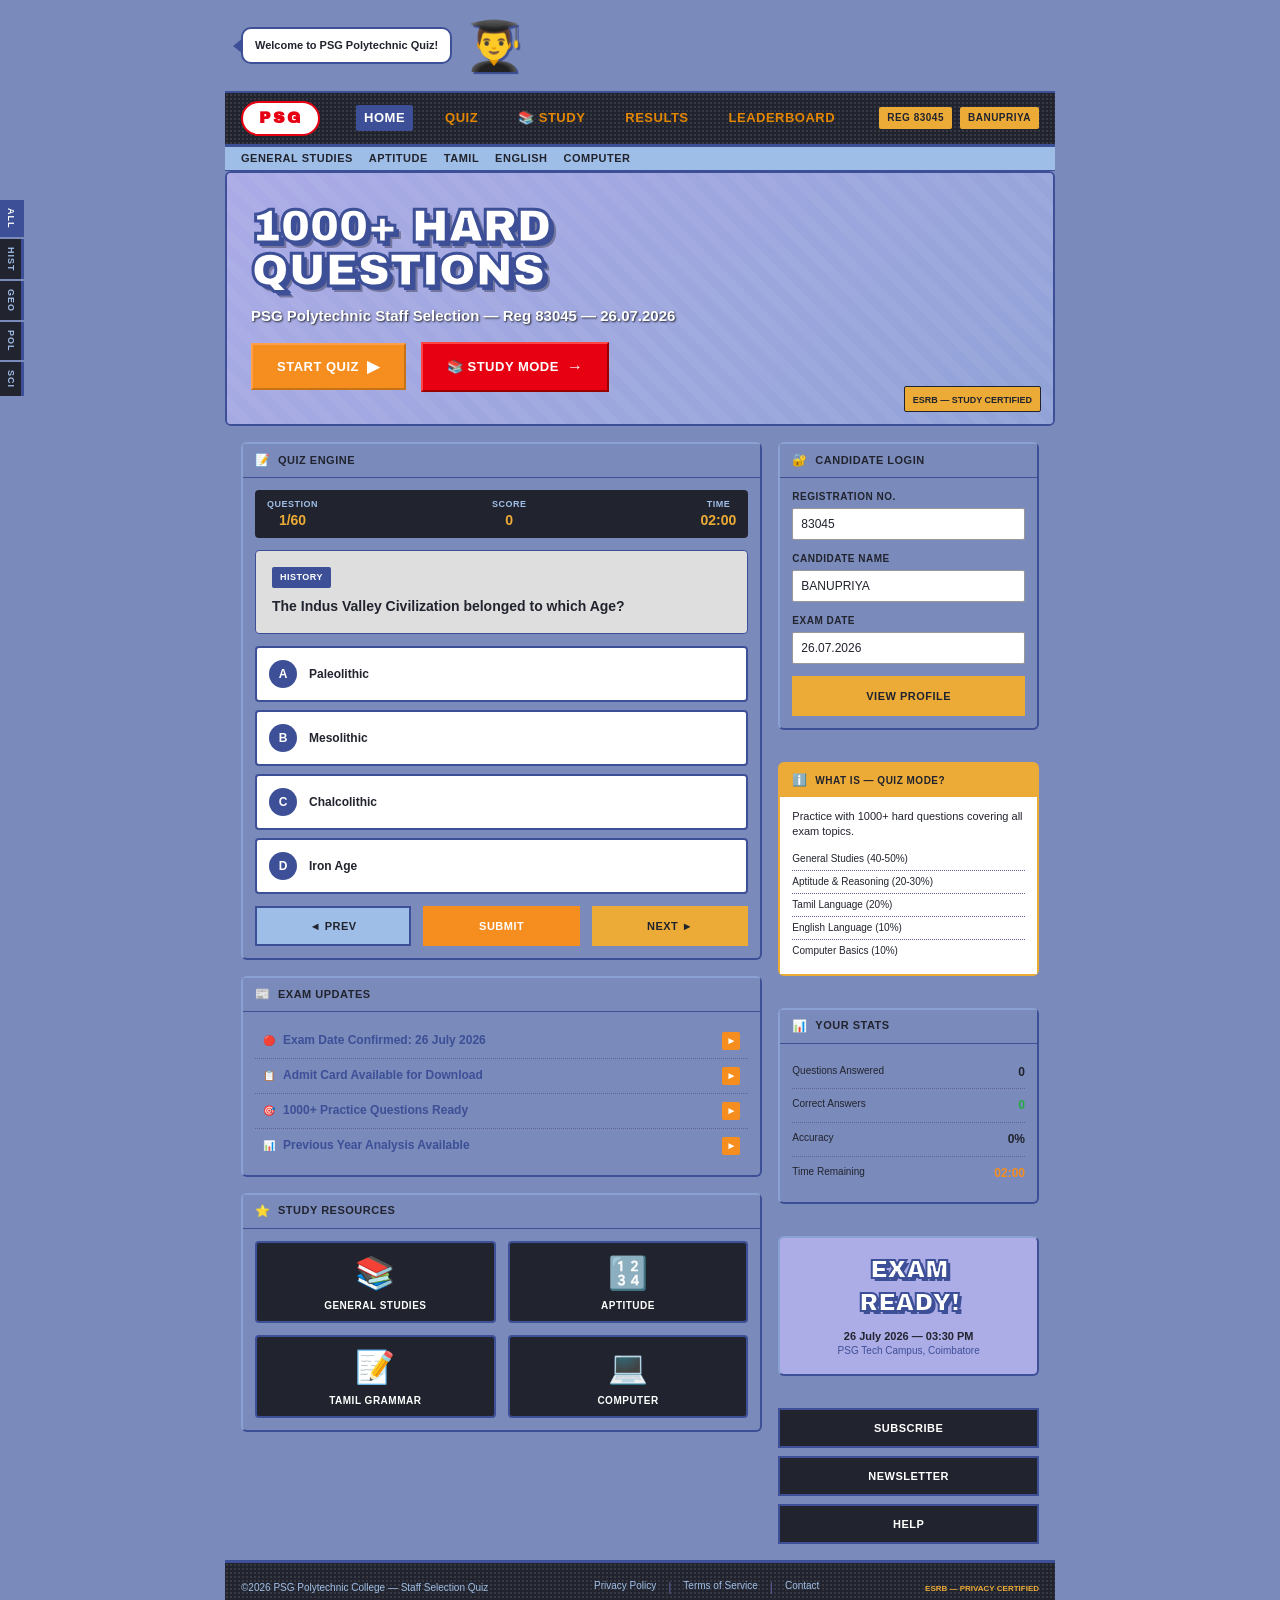
==== commit 74db2a45: "Add study mode link to index page" ====
--- a/index.html
+++ b/index.html
@@ -28,6 +28,7 @@
             <div class="nav-links">
                 <a href="#" class="nav-link active" data-section="home">HOME</a>
                 <a href="#" class="nav-link" data-section="quiz">QUIZ</a>
+                <a href="study.html" class="nav-link">📚 STUDY</a>
                 <a href="#" class="nav-link" data-section="results">RESULTS</a>
                 <a href="#" class="nav-link" data-section="leaderboard">LEADERBOARD</a>
             </div>
@@ -70,6 +71,10 @@
                     <span class="btn-text">START QUIZ</span>
                     <span class="btn-arrow">▶</span>
                 </button>
+                <a href="study.html" class="btn-study-mode">
+                    <span class="btn-text">📚 STUDY MODE</span>
+                    <span class="btn-arrow">→</span>
+                </a>
             </div>
             <div class="esrb-badge">
                 <span class="esrb-text">ESRB — STUDY CERTIFIED</span>
--- a/css/style.css
+++ b/css/style.css
@@ -364,6 +364,37 @@
     transform: translate(2px, 2px);
 }
 
+.btn-study-mode {
+    display: inline-flex;
+    align-items: center;
+    gap: var(--spacing-sm);
+    background: var(--colors-primary);
+    color: var(--colors-on-primary);
+    border: none;
+    padding: var(--spacing-md) var(--spacing-xl);
+    font-size: 13px;
+    font-weight: 700;
+    text-transform: uppercase;
+    letter-spacing: 0.5px;
+    cursor: pointer;
+    border-top: 2px solid #ff4444;
+    border-left: 2px solid #ff4444;
+    border-bottom: 2px solid #990000;
+    border-right: 2px solid #990000;
+    transition: all 0.1s;
+    text-decoration: none;
+    margin-left: var(--spacing-md);
+}
+
+.btn-study-mode:hover {
+    background: #cc0000;
+    transform: translate(1px, 1px);
+    border-top: 1px solid #ff4444;
+    border-left: 1px solid #ff4444;
+    border-bottom: 2px solid #990000;
+    border-right: 2px solid #990000;
+}
+
 .btn-arrow {
     font-size: 16px;
 }
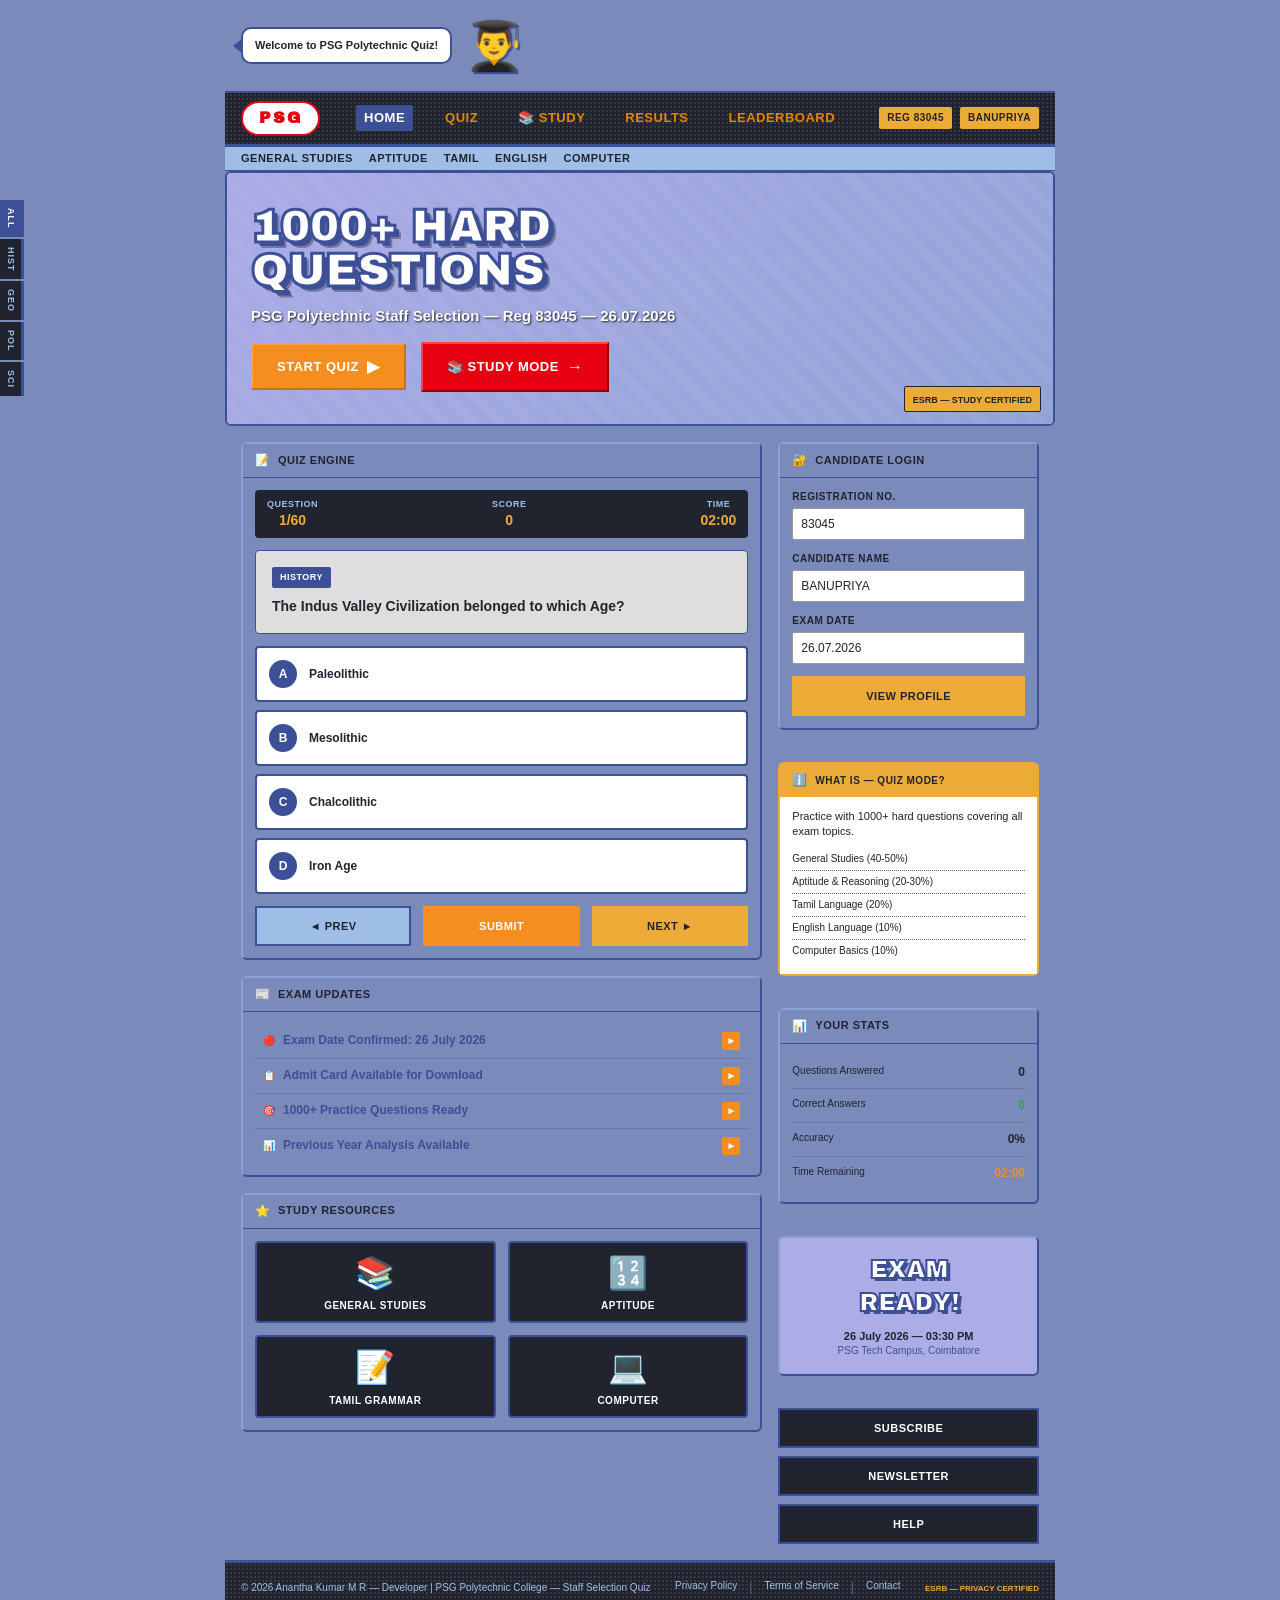
==== commit 55a56853: "Add copyright: Anantha Kumar M R - Developer" ====
--- a/index.html
+++ b/index.html
@@ -308,7 +308,7 @@
     <footer class="footer-bar">
         <div class="footer-inner">
             <div class="footer-copyright">
-                ©2026 PSG Polytechnic College — Staff Selection Quiz
+                © 2026 Anantha Kumar M R — Developer | PSG Polytechnic College — Staff Selection Quiz
             </div>
             <div class="footer-links">
                 <a href="#">Privacy Policy</a>
